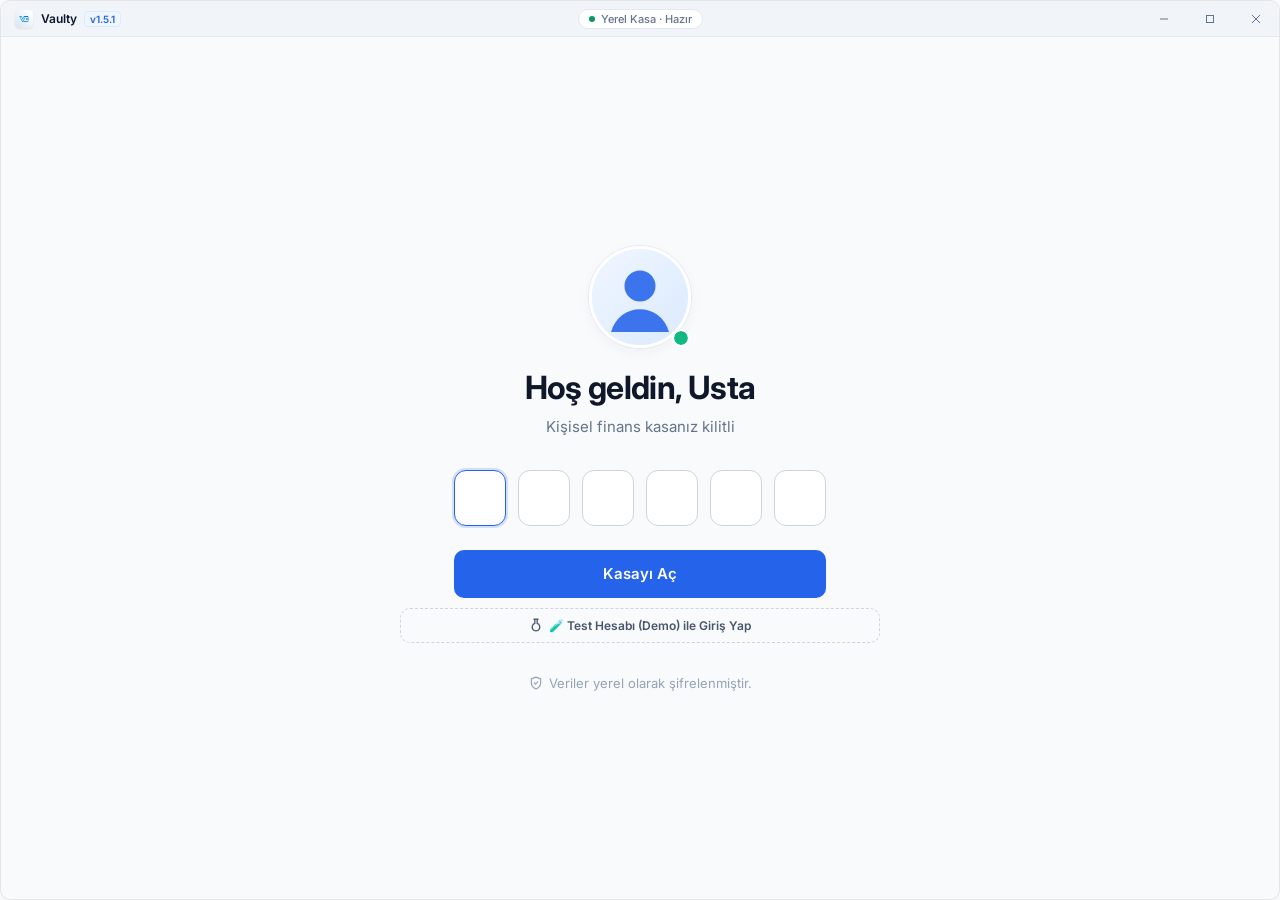
==== index.html @ 1123393d "feat: initial commit Vaulty v1.5.1 with AES-256-GCM encryption and Cashflow Calendar" ====
<!doctype html>
<html lang="tr">
<head>
<meta charset="utf-8">
<meta name="viewport" content="width=device-width, initial-scale=1">
<title>Vaulty</title>
<link rel="icon" type="image/jpeg" href="assets/app-icon.jpg">
<link rel="apple-touch-icon" href="assets/app-icon.jpg">
<link rel="preconnect" href="https://fonts.googleapis.com">
<link rel="preconnect" href="https://fonts.gstatic.com" crossorigin>
<link href="https://fonts.googleapis.com/css2?family=Inter:wght@400;500;600;700&family=Plus+Jakarta+Sans:wght@400;500;600;700&family=JetBrains+Mono:wght@500;600&display=swap" rel="stylesheet">
<link rel="stylesheet" href="shell.css">
<link rel="stylesheet" href="styles.css">
</head>
<body class="light-shell">
<div class="shell">
  <!-- 36px Desktop Window Titlebar (Electron-ready) -->
  <header class="titlebar titlebar--light">
    <div class="titlebar__left">
      <img class="titlebar__logo" src="assets/app-icon.jpg" alt="Vaulty" width="18" height="18">
      <span class="titlebar__title">Vaulty <span style="font-size:10px;font-weight:600;color:#2563EB;background:#EFF6FF;border:1px solid #DBEAFE;padding:1px 5px;border-radius:4px;margin-left:4px;">v1.5.1</span></span>
    </div>
    <span class="env env--light"><i class="dot"></i>Yerel Kasa · Hazır</span>
    <div class="titlebar__controls" aria-label="Pencere kontrolleri">
      <button class="wc" data-wc="minimize" aria-label="Simge durumuna küçült" title="Simge durumuna küçült">
        <svg viewBox="0 0 10 10" width="10" height="10"><path d="M1 5h8" stroke="currentColor"/></svg>
      </button>
      <button class="wc" data-wc="maximize" aria-label="Ekranı kapla" title="Ekranı kapla">
        <svg viewBox="0 0 10 10" width="10" height="10"><rect x="1.5" y="1.5" width="7" height="7" fill="none" stroke="currentColor"/></svg>
      </button>
      <button class="wc wc--close" data-wc="close" aria-label="Kapat" title="Kapat">
        <svg viewBox="0 0 10 10" width="10" height="10"><path d="m1 1 8 8M9 1 1 9" stroke="currentColor"/></svg>
      </button>
    </div>
  </header>

  <!-- Seamless Centered Canvas -->
  <main class="canvas" aria-label="Kasa kimlik doğrulama ekranı">
    <section class="auth-flow" aria-labelledby="welcome-heading">
      <!-- 1. User Avatar / Profile Section (104x104) -->
      <div class="avatar-wrap">
        <div class="avatar-ring" title="Kasa Hazır / Çevrimdışı Güvenli">
          <div class="avatar">
            <svg viewBox="0 0 96 96" width="96" height="96" fill="none" aria-hidden="true">
              <defs>
                <linearGradient id="avatarGrad" x1="0" y1="0" x2="96" y2="96" gradientUnits="userSpaceOnUse">
                  <stop offset="0%" stop-color="#EFF6FF"/>
                  <stop offset="100%" stop-color="#DBEAFE"/>
                </linearGradient>
              </defs>
              <rect width="96" height="96" fill="url(#avatarGrad)"/>
              <circle cx="48" cy="37" r="15.5" fill="#2563EB" fill-opacity="0.88"/>
              <path d="M19 83c4.2-15 16.2-22.8 29-22.8S72.8 68 77 83" fill="#2563EB" fill-opacity="0.88"/>
            </svg>
          </div>
          <span class="avatar-status" role="status" aria-label="Kasa Hazır / Çevrimdışı Güvenli"></span>
        </div>
      </div>

      <!-- 2. Greeting & Labels -->
      <header class="identity-header">
        <h1 id="welcome-heading" class="identity-title">Hoş geldin, Usta</h1>
        <p class="identity-subtitle">Kişisel finans kasanız kilitli</p>
      </header>

      <!-- 3. 6-Digit Banking PIN Input Matrix -->
      <form id="unlockForm" class="unlock-form" novalidate autocomplete="off" autocorrect="off" autocapitalize="off" spellcheck="false">
        <div
          class="pin-matrix"
          id="pinMatrix"
          role="group"
          aria-label="6 Haneli Kasa PIN Kodu"
          aria-describedby="pinError"
        >
          <div class="pin-cell">
            <input type="text" inputmode="numeric" pattern="[0-9]*" maxlength="1" autocomplete="off" autocorrect="off" autocapitalize="off" spellcheck="false" name="pin_digit_0" aria-label="PIN 1. hane" data-index="0" autofocus>
            <span class="pin-dot" aria-hidden="true"></span>
          </div>
          <div class="pin-cell">
            <input type="text" inputmode="numeric" pattern="[0-9]*" maxlength="1" autocomplete="off" autocorrect="off" autocapitalize="off" spellcheck="false" name="pin_digit_1" aria-label="PIN 2. hane" data-index="1">
            <span class="pin-dot" aria-hidden="true"></span>
          </div>
          <div class="pin-cell">
            <input type="text" inputmode="numeric" pattern="[0-9]*" maxlength="1" autocomplete="off" autocorrect="off" autocapitalize="off" spellcheck="false" name="pin_digit_2" aria-label="PIN 3. hane" data-index="2">
            <span class="pin-dot" aria-hidden="true"></span>
          </div>
          <div class="pin-cell">
            <input type="text" inputmode="numeric" pattern="[0-9]*" maxlength="1" autocomplete="off" autocorrect="off" autocapitalize="off" spellcheck="false" name="pin_digit_3" aria-label="PIN 4. hane" data-index="3">
            <span class="pin-dot" aria-hidden="true"></span>
          </div>
          <div class="pin-cell">
            <input type="text" inputmode="numeric" pattern="[0-9]*" maxlength="1" autocomplete="off" autocorrect="off" autocapitalize="off" spellcheck="false" name="pin_digit_4" aria-label="PIN 5. hane" data-index="4">
            <span class="pin-dot" aria-hidden="true"></span>
          </div>
          <div class="pin-cell">
            <input type="text" inputmode="numeric" pattern="[0-9]*" maxlength="1" autocomplete="off" autocorrect="off" autocapitalize="off" spellcheck="false" name="pin_digit_5" aria-label="PIN 6. hane" data-index="5">
            <span class="pin-dot" aria-hidden="true"></span>
          </div>
        </div>

        <p class="field-error" id="pinError" role="alert" aria-live="polite"></p>

        <!-- 4. Unlock Button -->
        <button type="submit" class="unlock-btn" id="unlockBtn">
          <span class="unlock-btn__text">Kasayı Aç</span>
          <span class="unlock-btn__spinner" aria-hidden="true"></span>
        </button>

        <!-- 4b. Test Mode Quick Launch Button -->
        <button type="button" class="btn-demo-mode" id="demoModeLoginBtn" title="Şifre girmeden örnek test hesabı ile aç">
          <svg viewBox="0 0 24 24" width="14" height="14" fill="none" stroke="currentColor" stroke-width="2.2" stroke-linecap="round" stroke-linejoin="round" aria-hidden="true">
            <path d="M10 2v7.31M14 2v7.31M8.5 2h7M14 9.3a6.5 6.5 0 1 1-4 0"/>
          </svg>
          <span>🧪 Test Hesabı (Demo) ile Giriş Yap</span>
        </button>
      </form>

      <!-- 5. Security Footer -->
      <footer class="security-footer">
        <span class="security-badge">
          <svg viewBox="0 0 24 24" width="14" height="14" fill="none" stroke="currentColor" stroke-width="2" stroke-linecap="round" stroke-linejoin="round" aria-hidden="true">
            <path d="M12 2 4 5v6c0 5 3.4 9.3 8 11 4.6-1.7 8-6 8-11V5l-8-3Z"/>
            <path d="m9 12 2 2 4-4"/>
          </svg>
          <span>Veriler yerel olarak şifrelenmiştir.</span>
        </span>
      </footer>
    </section>
  </main>
</div>

<script src="storage.js"></script>
<script src="shell.js"></script>
<script src="app.js"></script>
</body>
</html>
---- shell.css ----
﻿/* =========================================================================
   VAULTY APP SHELL: ROOT VARIABLES, BASE RESETS & DESKTOP WINDOW FRAME
   ========================================================================= */

:root {
  --canvas: #F8FAFC;
  --surface: #FFFFFF;
  --border: #E2E8F0;
  --border-subtle: #F1F5F9;
  --border-hover: #CBD5E1;
  --input-bg: #F8FAFC;
  --text-primary: #0F172A;
  --text-secondary: #64748B;
  --text-muted: #94A3B8;

  --primary: #2563EB;
  --primary-hover: #1D4ED8;
  --primary-tint: #EFF6FF;

  --emerald: #059669;
  --emerald-dot: #10B981;
  --emerald-tint: #ECFDF5;

  --rose: #E11D48;
  --rose-tint: #FFF1F2;

  --danger-badge-bg: #FEE2E2;
  --danger-badge-text: #DC2626;

  --amber-badge-bg: #FEF3C7;
  --amber-badge-text: #D97706;

  --card-radius: 12px;
  --card-shadow: 0 4px 12px -2px rgba(0, 0, 0, 0.03);
  --section-gap: 24px;

  --font-sans: 'Inter', 'Plus Jakarta Sans', system-ui, -apple-system, 'Segoe UI', sans-serif;
  --font-mono: 'JetBrains Mono', ui-monospace, SFMono-Regular, Consolas, monospace;
}

* {
  box-sizing: border-box;
  margin: 0;
  padding: 0;
}

html,
body {
  width: 100vw;
  height: 100vh;
  overflow: hidden;
  background-color: var(--canvas);
  color: var(--text-primary);
  font-family: var(--font-sans);
  font-size: 14px;
  -webkit-font-smoothing: antialiased;
  -moz-osx-font-smoothing: grayscale;
  -webkit-app-region: no-drag !important;
}

/* =========================================================================
   STRICT HIT-TEST & NO-DRAG SAFEGUARDS (Prevents titlebar drag region bleed)
   ========================================================================= */
.workspace,
.sidebar,
.sidebar *,
.nav,
.nav *,
.nav__item,
.main,
.main *,
.canvas,
.canvas *,
.auth-flow,
.auth-flow *,
.bento-grid,
.bento-grid *,
.modal-overlay,
.modal-box,
.modal-box *,
.modal,
.modal *,
button,
input,
select,
textarea,
a,
[role="button"],
[role="option"],
.custom-select,
.custom-select * {
  -webkit-app-region: no-drag !important;
}

/* Interactive elements: force clean pointer-events */
.sidebar,
.nav,
.nav__item,
.main,
.workspace button,
.workspace input,
.workspace select,
.workspace textarea,
.workspace a {
  pointer-events: auto !important;
}

button,
input,
select {
  font: inherit;
  color: inherit;
}

.mono {
  font-family: var(--font-mono);
  font-variant-numeric: tabular-nums;
  font-feature-settings: "tnum";
}

.sr {
  position: absolute;
  width: 1px;
  height: 1px;
  overflow: hidden;
  clip: rect(0, 0, 0, 0);
}

kbd {
  font-family: var(--font-mono);
  font-size: 11px;
  padding: 2px 6px;
  border-radius: 5px;
  border: 1px solid var(--border);
  background: #F1F5F9;
  color: var(--text-secondary);
  line-height: 1.2;
}

:focus-visible {
  outline: 2px solid var(--primary);
  outline-offset: 2px;
}

/* İnce kaydırma çubukları */
.scroll,
.table-wrap {
  scrollbar-width: thin;
  scrollbar-color: #CBD5E1 transparent;
}

.scroll::-webkit-scrollbar,
.table-wrap::-webkit-scrollbar {
  width: 6px;
  height: 6px;
}

.scroll::-webkit-scrollbar-track,
.table-wrap::-webkit-scrollbar-track {
  background: transparent;
}

.scroll::-webkit-scrollbar-thumb,
.table-wrap::-webkit-scrollbar-thumb {
  background: #CBD5E1;
  border-radius: 3px;
}

/* Masaüstü Çalışma Alanı: 240px Sol Menü | Tam Genişlik Esnek Ana Alan */
.workspace,
#app,
.root-layout,
.app-shell {
  display: flex !important;
  flex-direction: row !important;
  width: 100vw !important;
  height: calc(100vh - var(--titlebar-h, 36px)) !important;
  max-height: calc(100vh - var(--titlebar-h, 36px)) !important;
  overflow: hidden !important;
  position: relative !important;
  box-sizing: border-box !important;
}


/* Shared desktop shell: locked 100vw x 100vh viewport + 36px light-mode titlebar (Electron-ready). */
:root {
  --titlebar-h: 36px;
}

html,
body {
  height: 100vh;
  width: 100vw;
  overflow: hidden;
  overscroll-behavior: none;
  -webkit-app-region: no-drag !important;
}

body {
  -webkit-user-select: none;
  user-select: none;
}

input,
textarea,
[contenteditable] {
  -webkit-user-select: text;
  user-select: text;
}

.shell {
  display: grid;
  grid-template-rows: var(--titlebar-h) minmax(0, 1fr);
  width: 100vw;
  height: 100vh;
  min-width: 1100px;
  min-height: 720px;
  overflow: hidden;
  border-radius: 10px;
  border: 1px solid rgba(0, 0, 0, 0.08);
  box-sizing: border-box;
  background-color: #F8FAFC;
  -webkit-app-region: no-drag !important;
}

@media (prefers-color-scheme: dark) {
  .shell {
    border-color: rgba(255, 255, 255, 0.08);
  }
}

body.dark-mode .shell,
[data-theme="dark"] .shell {
  border-color: rgba(255, 255, 255, 0.08);
}

body.is-maximized .shell {
  border-radius: 0 !important;
  border: none !important;
}

/* 1. Window Drag Region: STRICTLY confined ONLY to non-interactive parts of titlebar */
.titlebar {
  display: grid;
  grid-template-columns: 1fr auto 1fr;
  align-items: center;
  height: var(--titlebar-h);
  background: #FFFFFF;
  border-bottom: 1px solid #E2E8F0;
  font-size: 12px;
  color: #0F172A;
  -webkit-app-region: drag !important;
  user-select: none;
  border-top-left-radius: 10px;
  border-top-right-radius: 10px;
}

body.is-maximized .titlebar {
  border-top-left-radius: 0 !important;
  border-top-right-radius: 0 !important;
}

.titlebar__left {
  display: flex;
  align-items: center;
  gap: 8px;
  padding-left: 14px;
  font-weight: 600;
  color: #0F172A;
  -webkit-app-region: drag !important;
}

.titlebar__logo {
  width: 18px;
  height: 18px;
  border-radius: 4.5px;
  object-fit: cover;
  display: block;
  flex-shrink: 0;
  box-shadow: 0 1px 2px rgba(15, 23, 42, 0.08);
  -webkit-app-region: drag !important;
}

.env {
  display: inline-flex;
  align-items: center;
  gap: 6px;
  color: #64748B;
  padding: 2px 10px;
  border: 1px solid #E2E8F0;
  border-radius: 999px;
  background: #F8FAFC;
  font-size: 11px;
  font-weight: 500;
  -webkit-app-region: drag !important;
}

.dot {
  width: 6px;
  height: 6px;
  border-radius: 50%;
  background: #059669;
}

.titlebar__controls {
  justify-self: end;
  display: flex;
  height: 100%;
  -webkit-app-region: no-drag !important;
  pointer-events: auto !important;
}

.wc {
  width: 46px;
  border: 0;
  background: transparent;
  color: #64748B;
  display: grid;
  place-items: center;
  cursor: pointer;
  transition: background-color 120ms ease, color 120ms ease;
  -webkit-app-region: no-drag !important;
  pointer-events: auto !important;
}

.wc:hover {
  background: #F1F5F9;
  color: #0F172A;
}

.wc--close:hover {
  background: #E11D48;
  color: #FFFFFF;
}

.wc:focus-visible {
  outline: 2px solid #2563EB;
  outline-offset: -2px;
}

/* =========================================================================
   STRICT HIT-TEST & NO-DRAG ISOLATION (Prevents drag bleed into UI)
   ========================================================================= */
.shell > *:not(.titlebar),
.workspace,
.sidebar,
.sidebar *,
.nav,
.nav *,
.nav__item,
.main,
.main *,
.canvas,
.canvas *,
.auth-flow,
.auth-flow *,
.bento-grid,
.bento-grid *,
.modal-overlay,
.modal-box,
.modal-box *,
.modal,
.modal *,
button,
input,
select,
textarea,
a,
table,
tr,
td,
th,
article,
section,
.custom-select,
.custom-select__trigger,
.custom-select__popover,
.wallet-card,
.dc-kpi-card,
.tx-table-card,
.ledger-split-desk {
  -webkit-app-region: no-drag !important;
}

.workspace,
.sidebar,
.nav__item,
.main,
.canvas,
button,
input,
select,
textarea,
a {
  pointer-events: auto;
}

/* =========================================================
   Titlebar Privacy Button & Layout
   ========================================================= */
.titlebar__center {
  display: flex;
  align-items: center;
  gap: 10px;
  justify-content: center;
  -webkit-app-region: drag !important;
}

.titlebar__privacy-btn {
  display: inline-flex;
  align-items: center;
  gap: 5px;
  padding: 3px 9px;
  font-size: 11px;
  font-weight: 500;
  color: #64748B;
  background: #F8FAFC;
  border: 1px solid #E2E8F0;
  border-radius: 999px;
  cursor: pointer;
  -webkit-app-region: no-drag !important;
  pointer-events: auto !important;
  transition: all 140ms ease;
  user-select: none;
}

.titlebar__privacy-btn:hover {
  background: #F1F5F9;
  color: #0F172A;
  border-color: #CBD5E1;
}

body.privacy-active .titlebar__privacy-btn {
  background: #EFF6FF;
  border-color: #93C5FD;
  color: #2563EB;
  font-weight: 600;
}

.overview-privacy-btn {
  display: inline-flex;
  align-items: center;
  gap: 6px;
  font-weight: 600;
  padding: 8px 14px;
  border-radius: 10px;
  background: #FFFFFF;
  border: 1px solid #E2E8F0;
  color: #475569;
  cursor: pointer;
  font-size: 13px;
  transition: all 0.15s ease;
  user-select: none;
}

.overview-privacy-btn:hover {
  background: #F8FAFC;
  border-color: #CBD5E1;
  color: #0F172A;
}

body.privacy-active .overview-privacy-btn {
  background: #EFF6FF !important;
  border-color: #93C5FD !important;
  color: #2563EB !important;
}

/* =========================================================
   Privacy / Röntgenci Modu (filter: blur(8px))
   ========================================================= */
body.privacy-active .dash-kpi__value,
body.privacy-active .dash-kpi__val,
body.privacy-active [data-count],
body.privacy-active .wc-amount,
body.privacy-active .tx-amt-val,
body.privacy-active .dc-kpi-card__value,
body.privacy-active .insp-metric-value,
body.privacy-active .insp-balance-big,
body.privacy-active .cd-radar-val,
body.privacy-active .dash-wcard__bal,
body.privacy-active .dash-wcard__limit-txt,
body.privacy-active .td-balance-pill,
body.privacy-active .amount,
body.privacy-active .balance,
body.privacy-active .kpi-value,
body.privacy-active .dash-act__val,
body.privacy-active .sd-radar-val,
body.privacy-active .wc-card-bal,
body.privacy-active .dc-col-balance,
body.privacy-active .sd-tl-card__amt,
body.privacy-active .cso-balance,
body.privacy-active .rec-total-val,
body.privacy-active .rec-item-amt,
body.privacy-active .rec-item-amount,
body.privacy-active .rec-banner-sub strong,
body.privacy-active .dash-donut__center strong,
body.privacy-active .dash-legend__val,
body.privacy-active .pot-card .mono,
body.privacy-active .cal-pill,
body.privacy-active .cal-event-item .mono,
body.privacy-active .cal-detail-head .mono,
body.privacy-active .wc-credit-meter-text span:first-child,
body.privacy-active .dash-radar__meta .mono,
body.privacy-active .dash-radar__amt,
body.privacy-active .dash-radar__body .mono,
body.privacy-active .insp-tx-amt,
body.privacy-active .insp-tx-table td:last-child,
body.privacy-active .insp-tx-table td.mono:last-child,
body.privacy-active .dc-progress-label,
body.privacy-active [data-privacy-blur] {
  filter: blur(8px) !important;
  user-select: none !important;
  transition: filter 160ms ease-in-out;
}

/* =========================================================================
   APP SHELL LAYOUT & VIEW ISOLATION ENGINE (Strict Fix & Alignment)
   ========================================================================= */

/* 1. Kök Düzen (App Shell Layout: Yatay Flex, 100vw x 100vh) */
.workspace,
#app,
.root-layout,
.app-shell {
  display: flex !important;
  flex-direction: row !important;
  width: 100vw !important;
  height: calc(100vh - var(--titlebar-h, 36px)) !important;
  max-height: calc(100vh - var(--titlebar-h, 36px)) !important;
  overflow: hidden !important;
  position: relative !important;
  box-sizing: border-box !important;
}

/* Sol Sidebar: Sabit 260px, z-index: 50, asla içeriğin altına girmez */
.sidebar {
  flex: 0 0 260px !important;
  width: 260px !important;
  min-width: 260px !important;
  max-width: 260px !important;
  height: 100% !important;
  position: relative !important;
  z-index: 50 !important;
  box-sizing: border-box !important;
  background-color: #F8FAFC !important;
  border-right: 1px solid #E2E8F0 !important;
}

/* Ana İçerik Sahnesi: flex: 1, 100% yükseklik, taşma yönetimi, 24px dolgu */
.center,
#center,
#mainContent,
.main-content {
  flex: 1 1 0% !important;
  width: auto !important;
  min-width: 0 !important;
  height: 100% !important;
  max-height: 100% !important;
  overflow-y: auto !important;
  overflow-x: hidden !important;
  position: relative !important;
  z-index: 1 !important;
  display: flex !important;
  flex-direction: column !important;
  box-sizing: border-box !important;
  background-color: #F8FAFC !important;
}

.center__inner {
  width: 100% !important;
  max-width: 100% !important;
  min-width: 0 !important;
  padding: 24px !important;
  display: flex !important;
  flex-direction: column !important;
  gap: 20px !important;
  box-sizing: border-box !important;
}

/* Katı Görünüm İzolasyonu: [hidden] olan ekranlar asla görünemez ve yer kaplayamaz */
[hidden],
.center__inner[hidden],
#center > [hidden],
.center > [hidden],
.main-content > [hidden] {
  display: none !important;
  visibility: hidden !important;
  opacity: 0 !important;
  pointer-events: none !important;
  position: absolute !important;
  width: 0 !important;
  height: 0 !important;
  overflow: hidden !important;
  margin: 0 !important;
  padding: 0 !important;
  z-index: -9999 !important;
}

/* Test Modu (Demo Hesabı) Kontrolleri & Rozetleri */
.titlebar-test-btn {
  -webkit-app-region: no-drag !important;
  pointer-events: auto !important;
  cursor: pointer;
  display: inline-flex;
  align-items: center;
  gap: 5px;
  background: #F1F5F9;
  border: 1px solid #CBD5E1;
  border-radius: 999px;
  padding: 3px 10px;
  font-size: 11px;
  font-weight: 600;
  color: #334155;
  transition: all 140ms ease;
  line-height: 1;
}

.titlebar-test-btn:hover {
  background: #E2E8F0;
  color: #0F172A;
  border-color: #94A3B8;
  transform: translateY(-0.5px);
}

.test-mode-active-bar {
  -webkit-app-region: no-drag !important;
  pointer-events: auto !important;
  display: inline-flex;
  align-items: center;
  gap: 6px;
  background: #FEF3C7;
  border: 1px solid #FCD34D;
  border-radius: 999px;
  padding: 2px 6px 2px 8px;
  line-height: 1;
}

.test-pill {
  font-size: 10px;
  font-weight: 800;
  color: #92400E;
  background: #FDE68A;
  padding: 2px 6px;
  border-radius: 4px;
  letter-spacing: 0.04em;
}

.test-action-btn {
  -webkit-app-region: no-drag !important;
  pointer-events: auto !important;
  cursor: pointer;
  border: none;
  border-radius: 6px;
  padding: 3px 8px;
  font-size: 11px;
  font-weight: 600;
  transition: all 120ms ease;
  line-height: 1.2;
}

.test-action-btn--reset {
  background: #FFFFFF;
  color: #B45309;
  border: 1px solid #FCD34D;
}

.test-action-btn--reset:hover {
  background: #FFFBEB;
  color: #78350F;
  border-color: #F59E0B;
}

.test-action-btn--exit {
  background: #FEE2E2;
  color: #B91C1C;
  border: 1px solid #FECACA;
}

.test-action-btn--exit:hover {
  background: #FEF2F2;
  color: #991B1B;
  border-color: #F87171;
}

.btn-demo-mode {
  width: 100%;
  margin-top: 10px;
  background: #F8FAFC;
  border: 1px dashed #CBD5E1;
  border-radius: 10px;
  padding: 9px 14px;
  color: #475569;
  font-size: 12px;
  font-weight: 600;
  cursor: pointer;
  display: inline-flex;
  align-items: center;
  justify-content: center;
  gap: 6px;
  transition: all 140ms ease;
}

.btn-demo-mode:hover {
  background: #EFF6FF;
  border-color: #93C5FD;
  color: #1D4ED8;
}


/* =========================================================================
   VAULTY SHELL: GLOBAL BUTTONS, TOAST NOTIFICATIONS & MOTION PREFERENCES
   ========================================================================= */
.btn {
  height: 40px;
  padding: 0 16px;
  border-radius: 8px;
  border: 1px solid transparent;
  font-size: 13.5px;
  font-weight: 600;
  cursor: pointer;
  display: inline-flex;
  align-items: center;
  justify-content: center;
  gap: 8px;
  transition: background-color 150ms ease, transform 100ms ease, border-color 150ms ease;
}

.btn:active {
  transform: scale(0.98);
}

.btn--primary {
  background-color: var(--primary);
  color: #FFFFFF;
}

.btn--primary:hover {
  background-color: var(--primary-hover);
}

.btn--secondary,
.btn--ghost {
  background-color: var(--surface);
  border-color: var(--border);
  color: var(--text-primary);
}

.btn--secondary:hover,
.btn--ghost:hover {
  background-color: #F8FAFC;
  border-color: var(--border-hover);
}

.toast {
  position: fixed;
  bottom: 24px;
  right: 28px;
  background-color: var(--text-primary);
  color: #FFFFFF;
  font-size: 13px;
  font-weight: 500;
  padding: 10px 16px;
  border-radius: 10px;
  box-shadow: 0 10px 25px -5px rgba(15, 23, 42, 0.25);
  z-index: 10050;
  animation: popUp 160ms ease both;
}

@media (prefers-reduced-motion: reduce) {
  *,
  *::before,
  *::after {
    transition-duration: 0.01ms !important;
    animation-duration: 0.01ms !important;
  }
}
---- styles.css ----
:root {
  --canvas-bg: #F8FAFC;
  --surface-white: #FFFFFF;
  --ring-border: #E2E8F0;
  --pin-border: #CBD5E1;
  --text-primary: #0F172A;
  --text-secondary: #64748B;
  --text-muted: #94A3B8;
  --royal-blue: #2563EB;
  --royal-blue-hover: #1D4ED8;
  --emerald: #10B981;
  --danger: #EF4444;
  --font-sans: 'Inter', 'Plus Jakarta Sans', system-ui, -apple-system, 'Segoe UI', sans-serif;
  --font-mono: 'JetBrains Mono', ui-monospace, SFMono-Regular, Consolas, monospace;
  /* 6 boxes * 52px + 5 gaps * 12px = 372px */
  --pin-row-width: 372px;
}

* {
  box-sizing: border-box;
  margin: 0;
  padding: 0;
}

html,
body {
  width: 100vw;
  height: 100vh;
  overflow: hidden;
  background-color: var(--canvas-bg);
  color: var(--text-primary);
  font-family: var(--font-sans);
  -webkit-font-smoothing: antialiased;
  -moz-osx-font-smoothing: grayscale;
  -webkit-app-region: no-drag !important;
}

.canvas,
.canvas *,
.auth-flow,
.auth-flow *,
button,
input,
a {
  -webkit-app-region: no-drag !important;
  pointer-events: auto !important;
}

button,
input {
  font: inherit;
  color: inherit;
}

/* Light-mode adaptation for the 36px Desktop Window Titlebar */
.titlebar--light {
  background: #F1F5F9;
  border-bottom: 1px solid var(--ring-border);
  color: var(--text-primary);
  border-top-left-radius: 10px;
  border-top-right-radius: 10px;
}

body.is-maximized .titlebar--light {
  border-top-left-radius: 0 !important;
  border-top-right-radius: 0 !important;
}

body:not(.is-maximized) .canvas {
  border-bottom-left-radius: 10px;
  border-bottom-right-radius: 10px;
}

.titlebar--light .titlebar__logo {
  background: var(--royal-blue);
}

.env--light {
  color: var(--text-secondary);
  border-color: var(--ring-border);
  background: var(--surface-white);
}

.titlebar--light .wc {
  color: var(--text-secondary);
}

.titlebar--light .wc:hover {
  background: rgba(15, 23, 42, 0.06);
  color: var(--text-primary);
}

.titlebar--light .wc--close:hover {
  background: #E81123;
  color: #FFFFFF;
}

/* 1. Layout & Canvas Architecture (Seamless Background) */
.canvas {
  width: 100%;
  height: 100%;
  background-color: var(--canvas-bg);
  display: grid;
  place-items: center;
  padding: 24px;
  overflow: hidden;
}

.auth-flow {
  width: 100%;
  max-width: 480px;
  display: flex;
  flex-direction: column;
  align-items: center;
  animation: flowEnter 240ms cubic-bezier(0.16, 1, 0.3, 1) both;
}

@keyframes flowEnter {
  from {
    opacity: 0;
    transform: translateY(8px);
  }
  to {
    opacity: 1;
    transform: translateY(0);
  }
}

/* 2. Scaled Visual Hierarchy & Typography */
.avatar-wrap {
  display: flex;
  justify-content: center;
  align-items: center;
}

.avatar-ring {
  position: relative;
  width: 104px;
  height: 104px;
  border-radius: 50%;
  border: 1px solid var(--ring-border);
  background-color: var(--surface-white);
  display: grid;
  place-items: center;
  box-shadow: 0 4px 12px rgba(15, 23, 42, 0.04);
}

.avatar {
  width: 100%;
  height: 100%;
  border-radius: 50%;
  border: 3px solid var(--surface-white);
  overflow: hidden;
  display: grid;
  place-items: center;
  background-color: #EFF6FF;
}

.avatar svg {
  width: 100%;
  height: 100%;
  display: block;
}

.avatar-status {
  position: absolute;
  bottom: 3px;
  right: 3px;
  width: 14px;
  height: 14px;
  border-radius: 50%;
  background-color: var(--emerald);
  outline: 2px solid var(--surface-white);
}

.identity-header {
  margin-top: 20px;
  text-align: center;
  width: 100%;
}

.identity-title {
  font-size: 32px;
  font-weight: 700;
  line-height: 1.2;
  letter-spacing: -0.02em;
  color: var(--text-primary);
  text-align: center;
}

.identity-subtitle {
  margin-top: 8px;
  font-size: 15px;
  font-weight: 400;
  line-height: 1.45;
  color: var(--text-secondary);
  text-align: center;
}

/* 3. 6-Digit Banking PIN Input Matrix */
.unlock-form {
  margin-top: 32px;
  width: 100%;
  display: flex;
  flex-direction: column;
  align-items: center;
}

.pin-matrix {
  display: flex;
  flex-direction: row;
  justify-content: center;
  align-items: center;
  gap: 12px;
}

.pin-cell {
  position: relative;
  width: 52px;
  height: 56px;
  border-radius: 12px;
  background-color: var(--surface-white);
  border: 1.5px solid var(--pin-border);
  display: grid;
  place-items: center;
  transition: border-color 150ms ease, box-shadow 150ms ease, transform 120ms ease;
  cursor: text;
}

.pin-cell:hover {
  border-color: #94A3B8;
}

.pin-cell:focus-within {
  border-color: #2563EB;
  box-shadow: 0 0 0 2px rgba(37, 99, 235, 0.18);
}

.pin-cell.is-filled {
  border-color: #94A3B8;
}

.pin-cell.is-filled:focus-within {
  border-color: #2563EB;
  box-shadow: 0 0 0 2px rgba(37, 99, 235, 0.18);
}

input::-webkit-contacts-auto-fill-button,
input::-webkit-credentials-auto-fill-button {
  visibility: hidden !important;
  display: none !important;
  pointer-events: none !important;
  height: 0 !important;
  width: 0 !important;
  margin: 0 !important;
}

.pin-matrix.has-error .pin-cell {
  border-color: var(--danger);
  box-shadow: 0 0 0 3px rgba(239, 68, 68, 0.12);
}

.pin-matrix.shake {
  animation: pinShake 320ms cubic-bezier(0.36, 0.07, 0.19, 0.97) both;
}

@keyframes pinShake {
  15%, 85% { transform: translateX(-4px); }
  30%, 70% { transform: translateX(6px); }
  45%, 55% { transform: translateX(-6px); }
}

.pin-cell input {
  width: 100%;
  height: 100%;
  border: 0;
  outline: none;
  background: transparent;
  text-align: center;
  font-family: var(--font-mono);
  font-size: 24px;
  font-weight: 600;
  color: transparent;
  caret-color: transparent;
  border-radius: 12px;
  cursor: pointer;
  user-select: none;
}

.pin-cell:focus-within:not(.is-filled) input {
  caret-color: var(--royal-blue);
}

.pin-dot {
  position: absolute;
  width: 10px;
  height: 10px;
  border-radius: 50%;
  background-color: var(--text-primary);
  pointer-events: none;
  opacity: 0;
  transform: scale(0.4);
  transition: opacity 120ms ease, transform 140ms cubic-bezier(0.34, 1.56, 0.64, 1);
}

.pin-cell.is-filled .pin-dot {
  opacity: 1;
  transform: scale(1);
}

.field-error {
  font-size: 13px;
  line-height: 1.35;
  color: var(--danger);
  text-align: center;
  margin-top: 0;
  min-height: 0;
  max-height: 0;
  opacity: 0;
  overflow: hidden;
  transition: max-height 160ms ease, margin-top 160ms ease, opacity 160ms ease;
}

.field-error.is-visible {
  margin-top: 10px;
  max-height: 24px;
  opacity: 1;
}

/* 4. Action & Security Footer */
.unlock-btn {
  margin-top: 24px;
  width: var(--pin-row-width);
  max-width: 100%;
  height: 48px;
  border: 0;
  border-radius: 10px;
  background-color: var(--royal-blue);
  color: var(--surface-white);
  font-size: 15px;
  font-weight: 600;
  cursor: pointer;
  position: relative;
  display: inline-flex;
  align-items: center;
  justify-content: center;
  transition: background-color 160ms ease, transform 100ms ease, box-shadow 160ms ease;
}

.unlock-btn:hover {
  background-color: var(--royal-blue-hover);
}

.unlock-btn:active {
  transform: scale(0.98);
}

.unlock-btn:focus-visible {
  outline: 2px solid var(--royal-blue);
  outline-offset: 2px;
}

.unlock-btn__spinner {
  position: absolute;
  width: 18px;
  height: 18px;
  border-radius: 50%;
  border: 2px solid rgba(255, 255, 255, 0.35);
  border-top-color: var(--surface-white);
  opacity: 0;
  animation: spin 0.7s linear infinite;
}

.unlock-btn.is-loading {
  pointer-events: none;
}

.unlock-btn.is-loading .unlock-btn__text {
  opacity: 0;
}

.unlock-btn.is-loading .unlock-btn__spinner {
  opacity: 1;
}

@keyframes spin {
  to {
    transform: rotate(360deg);
  }
}

.security-footer {
  margin-top: 32px;
  width: 100%;
  display: flex;
  justify-content: center;
}

.security-badge {
  display: inline-flex;
  align-items: center;
  justify-content: center;
  gap: 6px;
  font-size: 13px;
  font-weight: 400;
  color: var(--text-muted);
}

.security-badge svg {
  width: 14px;
  height: 14px;
  flex-shrink: 0;
  color: var(--text-muted);
}

@media (prefers-reduced-motion: reduce) {
  *,
  *::before,
  *::after {
    animation-duration: 0.01ms !important;
    transition-duration: 0.01ms !important;
  }
}
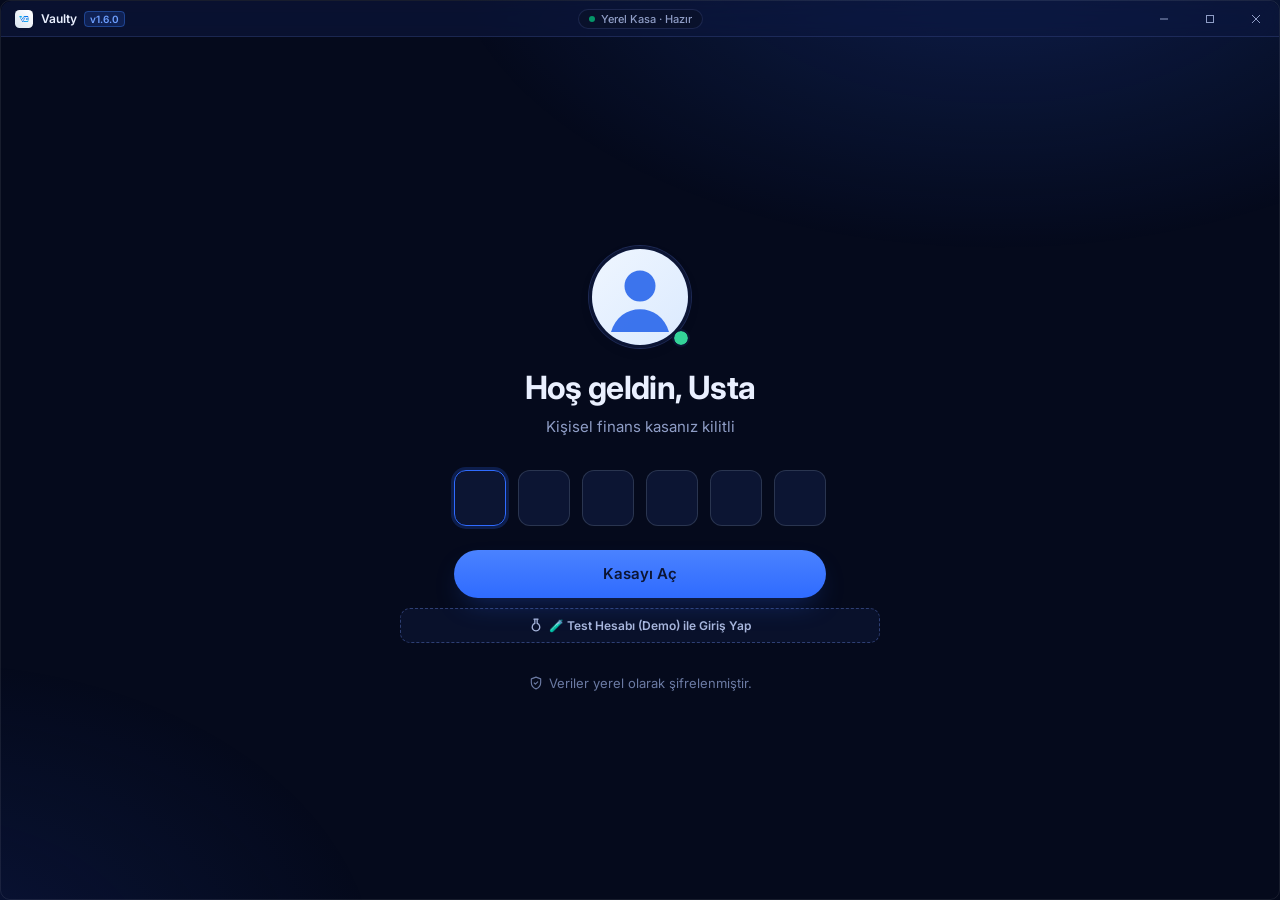
==== commit 7555f072: "feat: release Vaulty v1.6.0 with modern dark/light theme and redesigned screens" ====
--- a/index.html
+++ b/index.html
@@ -1,6 +1,7 @@
 <!doctype html>
 <html lang="tr">
 <head>
+<script>(function(){try{var p=localStorage.getItem("vaulty-theme")||"dark";var d=p==="system"?(matchMedia("(prefers-color-scheme: dark)").matches?"dark":"light"):(p==="light"?"light":"dark");document.documentElement.setAttribute("data-theme",d);}catch(e){document.documentElement.setAttribute("data-theme","dark");}})();</script>
 <meta charset="utf-8">
 <meta name="viewport" content="width=device-width, initial-scale=1">
 <title>Vaulty</title>
@@ -11,6 +12,7 @@
 <link href="https://fonts.googleapis.com/css2?family=Inter:wght@400;500;600;700&family=Plus+Jakarta+Sans:wght@400;500;600;700&family=JetBrains+Mono:wght@500;600&display=swap" rel="stylesheet">
 <link rel="stylesheet" href="shell.css">
 <link rel="stylesheet" href="styles.css">
+<link rel="stylesheet" href="theme.css">
 </head>
 <body class="light-shell">
 <div class="shell">
@@ -18,7 +20,7 @@
   <header class="titlebar titlebar--light">
     <div class="titlebar__left">
       <img class="titlebar__logo" src="assets/app-icon.jpg" alt="Vaulty" width="18" height="18">
-      <span class="titlebar__title">Vaulty <span style="font-size:10px;font-weight:600;color:#2563EB;background:#EFF6FF;border:1px solid #DBEAFE;padding:1px 5px;border-radius:4px;margin-left:4px;">v1.5.1</span></span>
+      <span class="titlebar__title">Vaulty <span style="font-size:10px;font-weight:600;color:var(--ink-blue);background:var(--tint-blue);border:1px solid var(--border-blue);padding:1px 5px;border-radius:4px;margin-left:4px;">v1.6.0</span></span>
     </div>
     <span class="env env--light"><i class="dot"></i>Yerel Kasa · Hazır</span>
     <div class="titlebar__controls" aria-label="Pencere kontrolleri">
@@ -132,5 +134,6 @@
 <script src="storage.js"></script>
 <script src="shell.js"></script>
 <script src="app.js"></script>
+<script src="motion.js"></script>
 </body>
 </html>
--- a/shell.css
+++ b/shell.css
@@ -132,7 +132,7 @@
   padding: 2px 6px;
   border-radius: 5px;
   border: 1px solid var(--border);
-  background: #F1F5F9;
+  background: var(--bg-muted);
   color: var(--text-secondary);
   line-height: 1.2;
 }
@@ -162,7 +162,7 @@
 
 .scroll::-webkit-scrollbar-thumb,
 .table-wrap::-webkit-scrollbar-thumb {
-  background: #CBD5E1;
+  background: var(--bg-switch);
   border-radius: 3px;
 }
 
@@ -219,7 +219,7 @@
   border-radius: 10px;
   border: 1px solid rgba(0, 0, 0, 0.08);
   box-sizing: border-box;
-  background-color: #F8FAFC;
+  background-color: var(--bg-subtle);
   -webkit-app-region: no-drag !important;
 }
 
@@ -245,10 +245,10 @@
   grid-template-columns: 1fr auto 1fr;
   align-items: center;
   height: var(--titlebar-h);
-  background: #FFFFFF;
-  border-bottom: 1px solid #E2E8F0;
+  background: var(--bg-surface);
+  border-bottom: 1px solid var(--border);
   font-size: 12px;
-  color: #0F172A;
+  color: var(--text-primary);
   -webkit-app-region: drag !important;
   user-select: none;
   border-top-left-radius: 10px;
@@ -266,7 +266,7 @@
   gap: 8px;
   padding-left: 14px;
   font-weight: 600;
-  color: #0F172A;
+  color: var(--text-primary);
   -webkit-app-region: drag !important;
 }
 
@@ -285,11 +285,11 @@
   display: inline-flex;
   align-items: center;
   gap: 6px;
-  color: #64748B;
+  color: var(--text-secondary);
   padding: 2px 10px;
-  border: 1px solid #E2E8F0;
+  border: 1px solid var(--border);
   border-radius: 999px;
-  background: #F8FAFC;
+  background: var(--bg-subtle);
   font-size: 11px;
   font-weight: 500;
   -webkit-app-region: drag !important;
@@ -314,7 +314,7 @@
   width: 46px;
   border: 0;
   background: transparent;
-  color: #64748B;
+  color: var(--text-secondary);
   display: grid;
   place-items: center;
   cursor: pointer;
@@ -324,8 +324,8 @@
 }
 
 .wc:hover {
-  background: #F1F5F9;
-  color: #0F172A;
+  background: var(--bg-muted);
+  color: var(--text-primary);
 }
 
 .wc--close:hover {
@@ -413,9 +413,9 @@
   padding: 3px 9px;
   font-size: 11px;
   font-weight: 500;
-  color: #64748B;
-  background: #F8FAFC;
-  border: 1px solid #E2E8F0;
+  color: var(--text-secondary);
+  background: var(--bg-subtle);
+  border: 1px solid var(--border);
   border-radius: 999px;
   cursor: pointer;
   -webkit-app-region: no-drag !important;
@@ -425,15 +425,15 @@
 }
 
 .titlebar__privacy-btn:hover {
-  background: #F1F5F9;
-  color: #0F172A;
-  border-color: #CBD5E1;
+  background: var(--bg-muted);
+  color: var(--text-primary);
+  border-color: var(--border-hover);
 }
 
 body.privacy-active .titlebar__privacy-btn {
-  background: #EFF6FF;
+  background: var(--tint-blue);
   border-color: #93C5FD;
-  color: #2563EB;
+  color: var(--ink-blue);
   font-weight: 600;
 }
 
@@ -444,9 +444,9 @@
   font-weight: 600;
   padding: 8px 14px;
   border-radius: 10px;
-  background: #FFFFFF;
-  border: 1px solid #E2E8F0;
-  color: #475569;
+  background: var(--bg-surface);
+  border: 1px solid var(--border);
+  color: var(--text-3);
   cursor: pointer;
   font-size: 13px;
   transition: all 0.15s ease;
@@ -454,15 +454,15 @@
 }
 
 .overview-privacy-btn:hover {
-  background: #F8FAFC;
-  border-color: #CBD5E1;
-  color: #0F172A;
+  background: var(--bg-subtle);
+  border-color: var(--border-hover);
+  color: var(--text-primary);
 }
 
 body.privacy-active .overview-privacy-btn {
-  background: #EFF6FF !important;
+  background: var(--tint-blue) !important;
   border-color: #93C5FD !important;
-  color: #2563EB !important;
+  color: var(--ink-blue) !important;
 }
 
 /* =========================================================
@@ -542,8 +542,8 @@
   position: relative !important;
   z-index: 50 !important;
   box-sizing: border-box !important;
-  background-color: #F8FAFC !important;
-  border-right: 1px solid #E2E8F0 !important;
+  background-color: var(--bg-subtle) !important;
+  border-right: 1px solid var(--border) !important;
 }
 
 /* Ana İçerik Sahnesi: flex: 1, 100% yükseklik, taşma yönetimi, 24px dolgu */
@@ -563,7 +563,7 @@
   display: flex !important;
   flex-direction: column !important;
   box-sizing: border-box !important;
-  background-color: #F8FAFC !important;
+  background-color: var(--bg-subtle) !important;
 }
 
 .center__inner {
@@ -604,20 +604,20 @@
   display: inline-flex;
   align-items: center;
   gap: 5px;
-  background: #F1F5F9;
-  border: 1px solid #CBD5E1;
+  background: var(--bg-muted);
+  border: 1px solid var(--border-hover);
   border-radius: 999px;
   padding: 3px 10px;
   font-size: 11px;
   font-weight: 600;
-  color: #334155;
+  color: var(--text-2);
   transition: all 140ms ease;
   line-height: 1;
 }
 
 .titlebar-test-btn:hover {
-  background: #E2E8F0;
-  color: #0F172A;
+  background: var(--bg-track);
+  color: var(--text-primary);
   border-color: #94A3B8;
   transform: translateY(-0.5px);
 }
@@ -628,7 +628,7 @@
   display: inline-flex;
   align-items: center;
   gap: 6px;
-  background: #FEF3C7;
+  background: var(--tint-amber);
   border: 1px solid #FCD34D;
   border-radius: 999px;
   padding: 2px 6px 2px 8px;
@@ -638,8 +638,8 @@
 .test-pill {
   font-size: 10px;
   font-weight: 800;
-  color: #92400E;
-  background: #FDE68A;
+  color: var(--ink-amber);
+  background: var(--tint-amber);
   padding: 2px 6px;
   border-radius: 4px;
   letter-spacing: 0.04em;
@@ -659,37 +659,37 @@
 }
 
 .test-action-btn--reset {
-  background: #FFFFFF;
-  color: #B45309;
+  background: var(--bg-surface);
+  color: var(--ink-amber);
   border: 1px solid #FCD34D;
 }
 
 .test-action-btn--reset:hover {
-  background: #FFFBEB;
+  background: var(--tint-amber-0);
   color: #78350F;
   border-color: #F59E0B;
 }
 
 .test-action-btn--exit {
-  background: #FEE2E2;
-  color: #B91C1C;
+  background: var(--tint-red-2);
+  color: var(--ink-red);
   border: 1px solid #FECACA;
 }
 
 .test-action-btn--exit:hover {
-  background: #FEF2F2;
-  color: #991B1B;
+  background: var(--tint-red);
+  color: var(--ink-red);
   border-color: #F87171;
 }
 
 .btn-demo-mode {
   width: 100%;
   margin-top: 10px;
-  background: #F8FAFC;
-  border: 1px dashed #CBD5E1;
+  background: var(--bg-subtle);
+  border: 1px dashed var(--border-hover);
   border-radius: 10px;
   padding: 9px 14px;
-  color: #475569;
+  color: var(--text-3);
   font-size: 12px;
   font-weight: 600;
   cursor: pointer;
@@ -701,9 +701,9 @@
 }
 
 .btn-demo-mode:hover {
-  background: #EFF6FF;
+  background: var(--tint-blue);
   border-color: #93C5FD;
-  color: #1D4ED8;
+  color: var(--ink-blue);
 }
 
 
@@ -747,7 +747,7 @@
 
 .btn--secondary:hover,
 .btn--ghost:hover {
-  background-color: #F8FAFC;
+  background-color: var(--bg-subtle);
   border-color: var(--border-hover);
 }
 
--- a/styles.css
+++ b/styles.css
@@ -54,7 +54,7 @@
 
 /* Light-mode adaptation for the 36px Desktop Window Titlebar */
 .titlebar--light {
-  background: #F1F5F9;
+  background: var(--bg-muted);
   border-bottom: 1px solid var(--ring-border);
   color: var(--text-primary);
   border-top-left-radius: 10px;
@@ -153,7 +153,7 @@
   overflow: hidden;
   display: grid;
   place-items: center;
-  background-color: #EFF6FF;
+  background-color: var(--tint-blue);
 }
 
 .avatar svg {
--- a/theme.css
+++ b/theme.css
@@ -0,0 +1,2009 @@
+/* =========================================================================
+   VAULTY THEME & MOTION LAYER (v1.6)
+   - Acik tema: beyaz agirlikli yuzeyler + elektrik mavisi vurgu
+   - Koyu tema: derin lacivert zemin + elektrik mavisi vurgu
+   - Cam (glass) kartlar, pill butonlar, yumusak gecis ve giris animasyonlari
+   Bu dosya en son yuklenir; tum bilesenlerin kullandigi degiskenleri tanimlar.
+   ========================================================================= */
+
+/* ---------- 1. ACIK TEMA (varsayilan degerler = onceki tasarimla birebir) ---------- */
+:root {
+  --bg-surface: #FFFFFF;
+  --bg-subtle: #F8FAFC;
+  --bg-muted: #F1F5F9;
+  --bg-track: #E2E8F0;
+
+  --text-1: #1E293B;
+  --text-2: #334155;
+  --text-3: #475569;
+
+  --border-blue: #DBEAFE;
+  --border-blue-2: #BFDBFE;
+
+  --tint-blue: #EFF6FF;   --tint-blue-2: #DBEAFE;
+  --tint-green: #ECFDF5;  --tint-green-2: #D1FAE5;
+  --tint-red: #FEF2F2;    --tint-red-2: #FEE2E2;
+  --tint-amber: #FEF3C7;  --tint-amber-0: #FFFBEB;
+  --tint-violet: #F5F3FF; --tint-violet-2: #EDE9FE;
+  --tint-yellow: #FEFCE8;
+  --tint-sky: #E0F2FE; --tint-indigo: #EEF2FF; --tint-teal: #F0FDFA;
+  --ink-sky: #0284C7; --ink-indigo: #4F46E5; --ink-teal: #0D9488;
+  --bg-switch: #CBD5E1;
+
+  --ink-green: #059669;
+  --ink-red: #DC2626;
+  --ink-amber: #D97706;
+  --ink-blue: #2563EB;
+  --ink-violet: #7C3AED;
+
+  --electric: #2F6BFF;
+  --electric-soft: rgba(47, 107, 255, 0.14);
+  --electric-glow: rgba(47, 107, 255, 0.35);
+
+  --glass-bg: rgba(255, 255, 255, 0.82);
+  --glass-border: rgba(15, 23, 42, 0.08);
+  --glass-shadow: 0 10px 30px -12px rgba(15, 23, 42, 0.14);
+  --ambient-1: rgba(47, 107, 255, 0.07);
+  --ambient-2: rgba(99, 102, 241, 0.05);
+
+  --ease-out: cubic-bezier(0.16, 1, 0.3, 1);
+  --ease-spring: cubic-bezier(0.34, 1.56, 0.64, 1);
+  --radius-lg: 18px;
+  --radius-md: 12px;
+  color-scheme: light;
+}
+
+/* ---------- 2. KOYU TEMA: derin lacivert + elektrik mavisi ---------- */
+html[data-theme="dark"] {
+  color-scheme: dark;
+
+  --canvas: #050A1C;
+  --surface: #0C1534;
+  --bg-surface: #0C1534;
+  --bg-subtle: #09112B;
+  --bg-muted: #15204A;
+  --bg-track: #1B2858;
+  --input-bg: #09112B;
+
+  --text-primary: #EAF0FF;
+  --text-1: #E2E9FF;
+  --text-2: #C5D0F0;
+  --text-3: #A9B7DD;
+  --text-secondary: #8F9DC6;
+  --text-muted: #6B7AA3;
+
+  --border: rgba(122, 152, 255, 0.16);
+  --border-hover: rgba(122, 152, 255, 0.34);
+  --border-subtle: rgba(122, 152, 255, 0.08);
+  --border-blue: rgba(59, 130, 246, 0.38);
+  --border-blue-2: rgba(59, 130, 246, 0.55);
+
+  --primary: #2F6BFF;
+  --primary-hover: #4E83FF;
+  --primary-tint: rgba(47, 107, 255, 0.18);
+
+  --emerald: #34D399;
+  --emerald-dot: #34D399;
+  --emerald-tint: rgba(16, 185, 129, 0.15);
+  --rose: #FB7185;
+  --rose-tint: rgba(244, 63, 94, 0.15);
+  --danger-badge-bg: rgba(244, 63, 94, 0.18);
+  --danger-badge-text: #FB7185;
+  --amber-badge-bg: rgba(245, 158, 11, 0.18);
+  --amber-badge-text: #FBBF24;
+
+  --tint-blue: rgba(47, 107, 255, 0.17);   --tint-blue-2: rgba(47, 107, 255, 0.28);
+  --tint-green: rgba(16, 185, 129, 0.15);  --tint-green-2: rgba(16, 185, 129, 0.25);
+  --tint-red: rgba(244, 63, 94, 0.15);     --tint-red-2: rgba(244, 63, 94, 0.25);
+  --tint-amber: rgba(245, 158, 11, 0.17);  --tint-amber-0: rgba(245, 158, 11, 0.1);
+  --tint-violet: rgba(139, 92, 246, 0.17); --tint-violet-2: rgba(139, 92, 246, 0.28);
+  --tint-yellow: rgba(250, 204, 21, 0.12);
+  --tint-sky: rgba(14, 165, 233, 0.18); --tint-indigo: rgba(99, 102, 241, 0.18); --tint-teal: rgba(20, 184, 166, 0.15);
+  --ink-sky: #38BDF8; --ink-indigo: #A5B4FC; --ink-teal: #5EEAD4;
+  --bg-switch: #2A3A75;
+
+  --ink-green: #34D399;
+  --ink-red: #FB7185;
+  --ink-amber: #FBBF24;
+  --ink-blue: #6EA0FF;
+  --ink-violet: #A78BFA;
+
+  --glass-bg: rgba(14, 24, 58, 0.62);
+  --glass-border: rgba(122, 152, 255, 0.16);
+  --glass-shadow: 0 18px 40px -18px rgba(0, 8, 40, 0.8), inset 0 1px 0 rgba(255, 255, 255, 0.04);
+  --ambient-1: rgba(47, 107, 255, 0.22);
+  --ambient-2: rgba(30, 64, 175, 0.2);
+
+  --card-shadow: 0 14px 34px -16px rgba(0, 6, 30, 0.85);
+}
+
+/* ---------- 3. ZEMIN: ortam isigi (ambient glow) ---------- */
+html, body { background-color: var(--canvas); }
+
+body::before {
+  content: "";
+  position: fixed;
+  inset: 0;
+  z-index: 0;
+  pointer-events: none;
+  background:
+    radial-gradient(900px 520px at 78% -8%, var(--ambient-1), transparent 62%),
+    radial-gradient(760px 520px at -6% 108%, var(--ambient-2), transparent 60%);
+  animation: ambientDrift 18s ease-in-out infinite alternate;
+}
+.shell { position: relative; z-index: 1; background: transparent; }
+@keyframes ambientDrift {
+  from { transform: translate3d(0, 0, 0) scale(1); }
+  to   { transform: translate3d(-2%, 1.5%, 0) scale(1.06); }
+}
+
+/* ---------- 4. CAM YUZEYLER: kenar cubugu, baslik, kartlar ---------- */
+.titlebar { background: var(--glass-bg); backdrop-filter: blur(18px) saturate(140%); border-bottom: 1px solid var(--glass-border); }
+.sidebar {
+  background: var(--glass-bg);
+  backdrop-filter: blur(22px) saturate(150%);
+  border-right: 1px solid var(--glass-border);
+}
+html[data-theme="light"] .sidebar, :root:not([data-theme]) .sidebar { background: #FFFFFF; }
+
+.card, .dash-card, .dash-panel, .dc-kpi-card, .tx-kpi-card, .tx-activity-card, .dash-kpi,
+.dash-bento > section, .dc-ledger-container, .inspector-pane {
+  background: var(--glass-bg);
+  border: 1px solid var(--glass-border);
+  border-radius: var(--radius-lg);
+  box-shadow: var(--glass-shadow);
+}
+html[data-theme="dark"] .card, html[data-theme="dark"] .dash-card, html[data-theme="dark"] .dash-panel,
+html[data-theme="dark"] .dc-kpi-card, html[data-theme="dark"] .tx-kpi-card, html[data-theme="dark"] .tx-activity-card,
+html[data-theme="dark"] .dash-kpi, html[data-theme="dark"] .dc-ledger-container,
+html[data-theme="dark"] .inspector-pane {
+  backdrop-filter: blur(16px) saturate(140%);
+}
+/* 3D Kart sahnesini barindiran panellerde preserve-3d duzlesmesini onle */
+html[data-theme="dark"] .vy-hero-cards-panel,
+html[data-theme="dark"] #assetsCardStage {
+  backdrop-filter: none !important;
+  background: rgba(12, 21, 52, 0.88) !important;
+}
+
+/* Imlec izleyen parlama (spotlight) - motion.js --mx/--my verir */
+.card, .dash-card, .dash-panel, .dc-kpi-card, .tx-kpi-card, .dash-kpi, .settings-card { position: relative; }
+.card::before, .dash-card::before, .dash-panel::before, .dc-kpi-card::before, .tx-kpi-card::before, .dash-kpi::before {
+  content: "";
+  position: absolute;
+  inset: 0;
+  border-radius: inherit;
+  pointer-events: none;
+  opacity: 0;
+  background: radial-gradient(320px circle at var(--mx, 50%) var(--my, 0%), var(--electric-soft), transparent 65%);
+  transition: opacity 260ms ease;
+}
+.card:hover::before, .dash-card:hover::before, .dash-panel:hover::before, .dc-kpi-card:hover::before,
+.tx-kpi-card:hover::before, .dash-kpi:hover::before { opacity: 1; }
+
+.dc-kpi-card, .tx-kpi-card, .dash-kpi, .dash-card, .dash-panel {
+  transition: transform 320ms var(--ease-out), box-shadow 320ms var(--ease-out), border-color 240ms ease, background-color 400ms ease;
+}
+.dc-kpi-card:hover, .tx-kpi-card:hover, .dash-kpi:hover {
+  transform: translateY(-3px);
+  border-color: var(--border-hover);
+}
+
+/* ---------- 5. KENAR CUBUGU: pill menu ogeleri ---------- */
+.nav__item {
+  border-radius: 14px;
+  position: relative;
+  transition: background-color 220ms ease, color 220ms ease, transform 220ms var(--ease-out), box-shadow 260ms ease;
+}
+.nav__item:hover { transform: translateX(3px); }
+.nav__item:active { transform: scale(0.97); }
+.nav__item svg { transition: transform 320ms var(--ease-spring); }
+.nav__item:hover svg { transform: scale(1.14) rotate(-4deg); }
+.nav__item.is-active {
+  background: var(--primary) !important;
+  color: #FFFFFF !important;
+  box-shadow: 0 10px 24px -10px var(--electric-glow), inset 0 1px 0 rgba(255, 255, 255, 0.22);
+  animation: navPop 380ms var(--ease-spring);
+}
+.nav__item.is-active .nav__label, .nav__item.is-active svg { color: #FFFFFF !important; stroke: #FFFFFF; }
+@keyframes navPop { 0% { transform: scale(0.94); } 100% { transform: scale(1); } }
+
+.user-card { border-radius: 16px; transition: background-color 220ms ease, transform 220ms var(--ease-out), border-color 220ms ease; }
+.user-card:hover { transform: translateY(-1px); }
+.user-popover { border-radius: 16px; backdrop-filter: blur(20px); background: var(--bg-surface); border: 1px solid var(--glass-border); box-shadow: var(--glass-shadow); }
+
+/* ---------- 6. BUTONLAR & GIRDILER ---------- */
+.btn, .dc-add-btn, .dc-secondary-btn, .dc-pay-btn {
+  border-radius: 999px;
+  position: relative;
+  overflow: hidden;
+  transition: transform 200ms var(--ease-out), box-shadow 260ms ease, background-color 220ms ease, border-color 220ms ease, color 220ms ease;
+}
+.btn:hover, .dc-add-btn:hover, .dc-secondary-btn:hover { transform: translateY(-1px); }
+.btn:active, .dc-add-btn:active, .dc-secondary-btn:active, .dc-pay-btn:active { transform: scale(0.96); }
+.btn--primary, .dc-add-btn {
+  background: linear-gradient(180deg, #4A82FF 0%, var(--primary) 100%) !important;
+  color: #FFFFFF !important;
+  box-shadow: 0 8px 20px -8px var(--electric-glow), inset 0 1px 0 rgba(255, 255, 255, 0.25);
+}
+.btn--primary:hover, .dc-add-btn:hover { box-shadow: 0 12px 26px -8px var(--electric-glow), inset 0 1px 0 rgba(255, 255, 255, 0.3); }
+
+.m-input, .dc-search input, input[type="text"], input[type="number"], input[type="password"], input[type="date"], select, textarea {
+  background-color: var(--input-bg);
+  color: var(--text-primary);
+  border-color: var(--border);
+  transition: border-color 200ms ease, box-shadow 240ms ease, background-color 300ms ease;
+}
+.m-input:focus, input:focus, select:focus, textarea:focus {
+  outline: none;
+  border-color: var(--electric) !important;
+  box-shadow: 0 0 0 4px var(--electric-soft);
+}
+::placeholder { color: var(--text-muted); }
+
+/* tikla dalgasi (ripple) */
+.vy-ripple {
+  position: absolute;
+  border-radius: 50%;
+  pointer-events: none;
+  background: rgba(255, 255, 255, 0.38);
+  transform: scale(0);
+  animation: vyRipple 620ms ease-out forwards;
+}
+html[data-theme="light"] .btn:not(.btn--primary) .vy-ripple { background: rgba(47, 107, 255, 0.18); }
+@keyframes vyRipple { to { transform: scale(3.2); opacity: 0; } }
+
+/* ---------- 7. SAYFA GECISLERI (belirgin ve akici) ---------- */
+.center__inner.vy-view-enter { animation: vyViewIn 420ms var(--ease-out) both; }
+.center__inner.vy-view-enter .dash-anim,
+.center__inner.vy-view-enter .dc-kpi-card,
+.center__inner.vy-view-enter .tx-kpi-card,
+.center__inner.vy-view-enter .card,
+.center__inner.vy-view-enter .dc-ledger-container,
+.center__inner.vy-view-enter .inspector-pane {
+  animation: vyRise 540ms calc(var(--vy-i, 0) * 55ms) var(--ease-out) backwards;
+}
+.center__inner.vy-view-enter .dc-header,
+.center__inner.vy-view-enter .dash-head { animation: vyHeader 480ms var(--ease-out) both; }
+.center__inner.vy-view-enter .dash-act,
+.center__inner.vy-view-enter .dash-radar__item,
+.center__inner.vy-view-enter .dc-row,
+.center__inner.vy-view-enter .tx-modern-table tbody tr,
+.center__inner.vy-view-enter .wallet-card {
+  animation: vyRowIn 440ms calc(var(--vy-i, 0) * 38ms + 120ms) var(--ease-out) backwards;
+}
+@keyframes vyViewIn { from { opacity: 0; transform: translateY(14px) scale(0.99); } to { opacity: 1; transform: none; } }
+@keyframes vyRise { from { opacity: 0; transform: translateY(24px) scale(0.975); } to { opacity: 1; transform: none; } }
+@keyframes vyRowIn { from { opacity: 0; transform: translateX(-12px); } to { opacity: 1; transform: none; } }
+@keyframes vyHeader { from { opacity: 0; transform: translateX(-16px); } to { opacity: 1; transform: none; } }
+
+/* satir/liste girisi (kademeli) */
+.vy-stagger > * { animation: vyRise 460ms calc(var(--vy-i, 0) * 35ms) var(--ease-out) backwards; }
+
+/* ---------- 8. MODAL ACILIS / KAPANIS ---------- */
+.modal-overlay { backdrop-filter: blur(0px); background: rgba(4, 9, 28, 0.0); transition: background-color 320ms ease, backdrop-filter 320ms ease; }
+.modal-overlay.is-open { background: rgba(4, 9, 28, 0.55); backdrop-filter: blur(8px) saturate(120%); }
+html[data-theme="light"] .modal-overlay.is-open { background: rgba(15, 23, 42, 0.38); }
+.modal-overlay.is-open .modal-box { animation: vyModalIn 460ms var(--ease-spring) both; }
+.modal-box {
+  border-radius: 22px;
+  background: var(--bg-surface);
+  border: 1px solid var(--glass-border);
+  box-shadow: 0 40px 90px -30px rgba(0, 6, 30, 0.75), 0 0 0 1px rgba(255, 255, 255, 0.02);
+}
+html[data-theme="dark"] .modal-box { background: linear-gradient(180deg, #0F1A40 0%, #0A1230 100%); }
+@keyframes vyModalIn {
+  0% { opacity: 0; transform: translateY(26px) scale(0.94); filter: blur(6px); }
+  100% { opacity: 1; transform: none; filter: none; }
+}
+.modal-box__body > * { animation: vyRise 420ms calc(var(--vy-i, 0) * 40ms + 120ms) var(--ease-out) backwards; }
+
+/* acilir menu / popover */
+.user-popover:not([hidden]) { animation: vyPop 260ms var(--ease-spring) both; transform-origin: bottom left; }
+@keyframes vyPop { from { opacity: 0; transform: translateY(8px) scale(0.94); } to { opacity: 1; transform: none; } }
+
+/* ---------- 9. TEMA DEGISIM GECISI ---------- */
+html.vy-theme-anim *, html.vy-theme-anim *::before, html.vy-theme-anim *::after {
+  transition: background-color 380ms ease, border-color 380ms ease, color 380ms ease, fill 380ms ease, stroke 380ms ease, box-shadow 380ms ease !important;
+}
+
+/* ---------- 10. TEMA DUGMESI (baslik cubugu) & KOMUT PALETI ---------- */
+.vy-theme-toggle {
+  -webkit-app-region: no-drag !important;
+  width: 30px; height: 26px;
+  display: inline-grid; place-items: center;
+  border-radius: 999px;
+  border: 1px solid var(--glass-border);
+  background: var(--bg-muted);
+  color: var(--text-secondary);
+  cursor: pointer;
+  position: relative;
+  overflow: hidden;
+  transition: transform 220ms var(--ease-spring), background-color 240ms ease, color 240ms ease, box-shadow 240ms ease;
+}
+.vy-theme-toggle:hover { color: var(--primary); box-shadow: 0 0 0 3px var(--electric-soft); transform: rotate(14deg) scale(1.06); }
+.vy-theme-toggle:active { transform: scale(0.9); }
+.vy-theme-toggle svg { width: 15px; height: 15px; position: absolute; transition: transform 520ms var(--ease-spring), opacity 260ms ease; }
+.vy-theme-toggle .vy-moon { transform: translateY(24px) rotate(-90deg); opacity: 0; }
+html[data-theme="dark"] .vy-theme-toggle .vy-sun { transform: translateY(-24px) rotate(90deg); opacity: 0; }
+html[data-theme="dark"] .vy-theme-toggle .vy-moon { transform: none; opacity: 1; }
+
+.vy-search-btn {
+  -webkit-app-region: no-drag !important;
+  display: inline-flex; align-items: center; gap: 8px;
+  height: 26px; padding: 0 10px 0 9px;
+  border-radius: 999px;
+  border: 1px solid var(--glass-border);
+  background: var(--bg-muted);
+  color: var(--text-secondary);
+  font-size: 12px; cursor: pointer;
+  transition: border-color 200ms ease, box-shadow 240ms ease, transform 200ms var(--ease-out);
+}
+.vy-search-btn:hover { border-color: var(--electric); box-shadow: 0 0 0 3px var(--electric-soft); }
+.vy-search-btn kbd { font-size: 10px; padding: 1px 5px; }
+
+.vy-palette {
+  position: fixed; inset: 0; z-index: 9999;
+  display: none; align-items: flex-start; justify-content: center;
+  padding-top: 14vh;
+  background: rgba(4, 9, 28, 0); backdrop-filter: blur(0);
+  transition: background-color 280ms ease, backdrop-filter 280ms ease;
+}
+.vy-palette.is-open { display: flex; background: rgba(4, 9, 28, 0.55); backdrop-filter: blur(8px); }
+.vy-palette__box {
+  width: min(560px, 92vw);
+  border-radius: 20px;
+  background: var(--bg-surface);
+  border: 1px solid var(--glass-border);
+  box-shadow: 0 40px 90px -30px rgba(0, 6, 30, 0.8);
+  overflow: hidden;
+  animation: vyModalIn 380ms var(--ease-spring) both;
+}
+.vy-palette__input { width: 100%; height: 52px; padding: 0 18px; border: 0 !important; border-bottom: 1px solid var(--border) !important; border-radius: 0 !important; background: transparent !important; box-shadow: none !important; font-size: 15px; }
+.vy-palette__list { max-height: 320px; overflow-y: auto; padding: 8px; display: flex; flex-direction: column; gap: 2px; }
+.vy-palette__item {
+  display: flex; align-items: center; gap: 12px; padding: 10px 12px; border-radius: 12px;
+  border: 0; background: transparent; color: var(--text-1); font-size: 13.5px; text-align: left; cursor: pointer;
+  animation: vyRise 300ms calc(var(--vy-i, 0) * 28ms) var(--ease-out) backwards;
+  transition: background-color 160ms ease, transform 160ms var(--ease-out);
+}
+.vy-palette__item small { margin-left: auto; color: var(--text-muted); font-size: 11.5px; }
+.vy-palette__item.is-sel, .vy-palette__item:hover { background: var(--tint-blue); transform: translateX(3px); }
+.vy-palette__empty { padding: 26px; text-align: center; color: var(--text-muted); font-size: 13px; }
+
+/* ---------- 11. GENEL BAKIS KARSILAMA BASLIGI ---------- */
+.vy-greeting { margin: 2px 0 18px; animation: vyHeader 600ms var(--ease-out) both; }
+.vy-greeting__date { font-size: 12.5px; color: var(--text-secondary); letter-spacing: 0.02em; }
+.vy-greeting__title { font-family: 'Plus Jakarta Sans', var(--font-sans); font-size: 30px; font-weight: 800; letter-spacing: -0.01em; word-spacing: 0.04em; color: var(--text-primary); margin-top: 2px; }
+.vy-greeting__title em { font-style: normal; background: linear-gradient(90deg, var(--electric), #6EA0FF); -webkit-background-clip: text; background-clip: text; color: transparent; }
+.vy-greeting__sub { font-size: 13px; color: var(--text-secondary); margin-top: 4px; }
+
+/* ---------- 12. KAYDIRMA CUBUGU & SECIM ---------- */
+html[data-theme="dark"] ::-webkit-scrollbar-thumb { background: rgba(122, 152, 255, 0.25); border-radius: 999px; }
+html[data-theme="dark"] ::-webkit-scrollbar-thumb:hover { background: rgba(122, 152, 255, 0.45); }
+::selection { background: var(--electric-soft); }
+
+/* ---------- 13. KOYU TEMADA OZEL DUZELTMELER ---------- */
+html[data-theme="dark"] .dash-wcard--checking { background: linear-gradient(135deg, #0B2A8A 0%, #2F6BFF 100%) !important; }
+html[data-theme="dark"] .dash-wcard--credit { background: linear-gradient(135deg, #0A1230 0%, #26346B 100%) !important; }
+html[data-theme="dark"] img.brand__logo-img { filter: drop-shadow(0 0 10px rgba(47, 107, 255, 0.55)); }
+html[data-theme="dark"] .settings-theme-preview--dark, html[data-theme="dark"] .settings-theme-preview--system { box-shadow: 0 0 0 1px var(--border); }
+
+/* ---------- 14. HAREKET TERCIHI ---------- */
+@media (prefers-reduced-motion: reduce) {
+  body::before, .center__inner.vy-view-enter, .center__inner.vy-view-enter * , .modal-box, .modal-box__body > *, .vy-stagger > *, .nav__item.is-active {
+    animation: none !important;
+  }
+}
+
+/* ---------- 15. DUZELTMELER: takvim yerlesimi, varliklar, tekrarlayan uyari bandi ---------- */
+#plannedView > div[style*="340px"] { grid-template-columns: minmax(0, 1fr) 340px !important; }
+#calDaysGrid, #calWeekdaysRow { grid-template-columns: repeat(7, minmax(0, 1fr)) !important; }
+.assets-split { grid-template-columns: minmax(340px, 415px) minmax(0, 1fr) !important; }
+.insp-tx-table-wrap, .insp-table-wrap { overflow-x: auto; max-width: 100%; }
+.insp-tx-table th, .insp-tx-table td { padding-left: 12px; padding-right: 12px; }
+
+/* Acik temada acik maviden koyu maviye ters degrade seffaf cam uyari bandi */
+.dash-screen { position: relative; }
+html[data-theme="light"] .rec-expanded-pill {
+  background: linear-gradient(115deg, rgba(219, 234, 254, 0.80) 0%, rgba(147, 197, 253, 0.66) 54%, rgba(12, 38, 118, 0.92) 100%);
+  backdrop-filter: blur(22px) saturate(190%);
+  -webkit-backdrop-filter: blur(22px) saturate(190%);
+  border: 1px solid rgba(96, 165, 250, 0.72);
+  box-shadow: 0 14px 36px -10px rgba(37, 99, 235, 0.34), inset 0 1.5px 0 rgba(255, 255, 255, 0.88), inset 0 -1px 0 rgba(147, 197, 253, 0.45);
+  color: #091B4D;
+}
+html[data-theme="light"] .rec-expanded-pill::after {
+  background: linear-gradient(108deg, rgba(255, 255, 255, 0.48) 0%, rgba(255, 255, 255, 0.14) 32%, transparent 56%);
+}
+html[data-theme="light"] .rec-expanded-pill .rec-banner-title {
+  color: #091B4D;
+  text-shadow: none;
+}
+html[data-theme="light"] .rec-expanded-pill .rec-badge-count {
+  background: #1D4ED8;
+  border-color: rgba(255, 255, 255, 0.7);
+  color: #FFFFFF;
+}
+html[data-theme="light"] .rec-expanded-pill .rec-banner-sub {
+  color: #163078 !important;
+  font-weight: 500;
+  text-shadow: none;
+}
+html[data-theme="light"] .rec-expanded-pill .rec-banner-sub strong { color: #091B4D !important; font-weight: 800; }
+html[data-theme="light"] .rec-expanded-pill .rec-banner-icon-pulse {
+  background: linear-gradient(135deg, #2F6BFF 0%, #1E40AF 100%);
+  color: #FFFFFF;
+  border-color: rgba(255, 255, 255, 0.88);
+  box-shadow: 0 6px 16px -4px rgba(37, 99, 235, 0.55), inset 0 1px 0 rgba(255, 255, 255, 0.45);
+}
+html[data-theme="light"] .rec-expanded-pill .rec-btn-review {
+  background: rgba(255, 255, 255, 0.96) !important;
+  color: #091B4D !important;
+  border: 1px solid #FFFFFF !important;
+}
+html[data-theme="light"] .recurring-alert-banner .rec-btn-review:hover {
+  background: #FFFFFF !important;
+  box-shadow: 0 6px 16px -4px rgba(255, 255, 255, 0.55) !important;
+}
+
+/* Varliklarim alt liste: 3D kartin altinda kompakt modern satirlar */
+#assetsView .wallet-stack { gap: 8px; }
+#assetsView .wallet-card {
+  padding: 12px 14px !important;
+  min-height: 0 !important;
+  border-radius: 14px !important;
+  gap: 6px !important;
+  box-shadow: none !important;
+}
+#assetsView .wallet-card .wc-row-bottom { display: none !important; }
+#assetsView .wallet-card .wc-title { font-size: 13.5px !important; }
+#assetsView .wallet-card .wc-amount { font-size: 16px !important; }
+
+/* Harcama dagilimi ortali, tam yukseklikli & alt ozetli dengeli yapi */
+#dashSpend.dash-spend { display: flex; flex-direction: column; justify-content: space-between; align-items: stretch; gap: 18px; flex: 1; }
+.vy-spend-main { display: flex; align-items: center; gap: 22px; flex: 1; }
+.vy-spend-main .dash-donut { width: 150px; height: 150px; flex-shrink: 0; }
+.dash-legend { max-width: none; }
+.cal-cell { min-width: 0; overflow: hidden; }
+.cal-cell:hover { transform: translateY(-2px); border-color: var(--border-hover) !important; box-shadow: 0 10px 22px -12px var(--electric-glow) !important; }
+.cal-cell--selected { animation: navPop 320ms var(--ease-spring); }
+.cal-pill { transition: transform 160ms var(--ease-out); }
+.cal-cell:hover .cal-pill { transform: translateX(2px); }
+
+.settings-body { max-height: calc(88vh - 300px); }
+.settings-theme-card, .settings-currency-card, .settings-lang-card { text-align: left; }
+.currency-details, .lang-meta { align-items: flex-start; }
+.settings-theme-card, .settings-currency-card, .settings-lang-card { transition: transform 220ms var(--ease-out), border-color 200ms ease, box-shadow 260ms ease, background-color 240ms ease; }
+.settings-theme-card:hover, .settings-currency-card:hover, .settings-lang-card:hover { transform: translateY(-2px); }
+.settings-theme-card.is-active, .settings-currency-card.is-active, .settings-lang-card.is-active { box-shadow: 0 0 0 3px var(--electric-soft), 0 12px 26px -14px var(--electric-glow); }
+
+.seg-control { background-color: var(--bg-muted); border-radius: 999px; }
+.seg-pill { border-radius: 999px; transition: background-color 220ms ease, color 220ms ease, box-shadow 260ms ease, transform 200ms var(--ease-out); }
+.seg-pill:active { transform: scale(0.95); }
+.seg-pill.is-active { background-color: var(--primary); color: #FFFFFF; box-shadow: 0 8px 18px -8px var(--electric-glow); }
+.seg-pill.is-active .seg-count { background-color: rgba(255, 255, 255, 0.22) !important; color: #FFFFFF !important; }
+
+.settings-hero-card { background: linear-gradient(135deg, var(--bg-surface) 0%, var(--tint-blue) 100%); border-color: var(--border-blue); }
+
+/* ---------- 16. KILIT EKRANI (index.html) TEMA UYUMU ---------- */
+html[data-theme="dark"] {
+  --canvas-bg: var(--canvas);
+  --surface-white: var(--bg-surface);
+  --ring-border: var(--border);
+  --pin-border: var(--border-hover);
+  --royal-blue: var(--primary);
+  --royal-blue-hover: var(--primary-hover);
+}
+.canvas { background: transparent !important; }
+html[data-theme="dark"] .titlebar--light { background: var(--glass-bg); border-bottom-color: var(--glass-border); color: var(--text-primary); }
+html[data-theme="dark"] .env--light { background: var(--bg-subtle); border-color: var(--border); color: var(--text-secondary); }
+html[data-theme="dark"] .titlebar--light .wc:hover { background: rgba(122, 152, 255, 0.14); color: var(--text-primary); }
+html[data-theme="dark"] .pin-cell {
+  background-color: rgba(16, 27, 61, 0.72);
+  border-color: rgba(148, 163, 184, 0.22);
+}
+html[data-theme="dark"] .pin-cell:hover { border-color: rgba(148, 163, 184, 0.42); }
+html[data-theme="dark"] .pin-cell:focus-within {
+  border-color: var(--electric);
+  box-shadow: 0 0 0 3px rgba(47, 107, 255, 0.22);
+}
+html[data-theme="dark"] .pin-cell.is-filled {
+  border-color: rgba(96, 165, 250, 0.45);
+  background-color: rgba(20, 34, 76, 0.85);
+}
+.pin-cell input,
+.pin-cell input:focus,
+html[data-theme="dark"] .pin-cell input,
+html[data-theme="dark"] .pin-cell input:focus {
+  background: transparent !important;
+  color: transparent !important;
+  -webkit-text-fill-color: transparent !important;
+  text-shadow: none !important;
+  border: 0 !important;
+  box-shadow: none !important;
+  caret-color: transparent !important;
+}
+.pin-cell:focus-within:not(.is-filled) input {
+  caret-color: var(--royal-blue) !important;
+}
+html[data-theme="dark"] .unlock-btn { background: linear-gradient(180deg, #4A82FF 0%, var(--primary) 100%); box-shadow: 0 12px 28px -10px var(--electric-glow); border-radius: 999px; }
+.unlock-btn { border-radius: 999px; transition: transform 200ms var(--ease-out), box-shadow 260ms ease; }
+.unlock-btn:active { transform: scale(0.97); }
+
+/* ---------- 17. TOPBAR, SIDEBAR META & SAFE-TO-SPEND KARTI ---------- */
+.brand__meta { display: flex; flex-direction: column; min-width: 0; }
+.brand__sub { font-size: 11px; color: var(--text-secondary); line-height: 1.1; margin-top: 1px; }
+
+.nav__badge {
+  margin-left: auto;
+  min-width: 20px; height: 20px; padding: 0 6px;
+  border-radius: 999px;
+  background: var(--bg-muted);
+  border: 1px solid var(--border);
+  color: var(--text-secondary);
+  font-size: 11px; font-weight: 700;
+  display: inline-flex; align-items: center; justify-content: center;
+}
+.nav__item.is-active .nav__badge {
+  background: rgba(255, 255, 255, 0.22);
+  border-color: rgba(255, 255, 255, 0.35);
+  color: #FFFFFF;
+}
+
+.sidebar-safe-card {
+  margin: 0 12px 10px;
+  padding: 13px 14px;
+  border-radius: 16px;
+  background: var(--bg-subtle);
+  border: 1px solid var(--border);
+  display: flex; flex-direction: column; gap: 3px;
+  transition: border-color 220ms ease, transform 220ms var(--ease-out);
+}
+.sidebar-safe-card:hover { border-color: var(--border-hover); transform: translateY(-1px); }
+.sidebar-safe-card__label { font-size: 11px; font-weight: 600; color: var(--text-secondary); }
+.sidebar-safe-card__val { font-size: 20px; font-weight: 800; letter-spacing: -0.02em; color: var(--text-primary); }
+.sidebar-safe-card__sub { font-size: 11px; color: var(--text-muted); white-space: nowrap; overflow: hidden; text-overflow: ellipsis; }
+
+/* Ust Yardimci Cubuk (.vy-topbar) — Sabit 3 Sutun, SIFIR Titreme / Arama Sabit */
+.vy-topbar {
+  width: 100%;
+  display: grid;
+  grid-template-columns: 1fr minmax(260px, 540px) 1fr;
+  align-items: center;
+  gap: 20px;
+  padding: 14px 24px 10px;
+  position: relative; z-index: 30;
+}
+.vy-topbar__greet {
+  justify-self: start;
+  display: flex; flex-direction: column; gap: 2px;
+  min-width: 0;
+  animation: vyHeader 480ms var(--ease-out) both;
+}
+.vy-topbar__greet .vy-greeting__date {
+  font-size: 11px; font-weight: 600; color: var(--text-muted); line-height: 1.2;
+}
+.vy-topbar__greet .vy-greeting__title {
+  margin: 0; font-size: 22px; font-weight: 800; letter-spacing: -0.025em;
+  color: var(--text-primary); line-height: 1.18; white-space: nowrap;
+}
+.vy-topbar__greet .vy-greeting__title em { font-style: normal; color: var(--electric); }
+.vy-topbar__center {
+  width: 100%;
+  min-width: 0;
+  display: flex;
+  align-items: center;
+  justify-content: center;
+}
+.vy-topbar__search {
+  width: 100%; height: 42px;
+  padding: 0 18px; border-radius: 999px;
+  border: 1px solid var(--glass-border);
+  background: var(--glass-bg);
+  backdrop-filter: blur(16px);
+  box-shadow: inset 0 1px 0 rgba(255, 255, 255, 0.35), 0 6px 22px -12px rgba(15, 23, 42, 0.16);
+  color: var(--text-secondary);
+  display: inline-flex; align-items: center; gap: 10px;
+  font-size: 13px; cursor: pointer;
+  transition: transform 280ms var(--ease-spring), border-color 240ms ease, box-shadow 280ms var(--ease-out), background-color 220ms ease, color 200ms ease;
+}
+html[data-theme="dark"] .vy-topbar__search {
+  box-shadow: inset 0 1px 0 rgba(255, 255, 255, 0.06), 0 10px 26px -14px rgba(0, 0, 0, 0.65);
+}
+.vy-topbar__search:hover {
+  transform: translateY(-1px) scale(1.006);
+  border-color: var(--electric);
+  box-shadow: inset 0 1px 0 rgba(255, 255, 255, 0.2), 0 0 0 3px var(--electric-soft), 0 10px 24px -12px var(--electric-glow);
+  color: var(--text-primary);
+}
+.vy-topbar__search:active { transform: scale(0.992); }
+.vy-topbar__search span { white-space: nowrap; overflow: hidden; text-overflow: ellipsis; }
+.vy-topbar__search kbd { margin-left: auto; font-size: 10.5px; flex-shrink: 0; }
+.vy-topbar__right {
+  justify-self: end;
+  display: flex;
+  align-items: center;
+  justify-content: flex-end;
+  gap: 8px;
+  position: relative;
+}
+.vy-topbar__actions {
+  flex-shrink: 0;
+  display: inline-flex; align-items: center; gap: 8px;
+}
+@media (max-width: 1180px) {
+  .vy-topbar { grid-template-columns: auto minmax(220px, 1fr) auto; gap: 14px; }
+}
+body.privacy-active .vy-topbar__actions .vy-privacy-toggle {
+  background: var(--tint-blue);
+  border-color: var(--border-blue);
+  color: var(--ink-blue);
+  box-shadow: 0 0 0 3px var(--electric-soft);
+}
+.center__inner.dash-screen { padding-top: 12px !important; }
+
+.vy-circle-btn {
+  width: 36px; height: 36px; border-radius: 50%;
+  border: 1px solid var(--glass-border);
+  background: var(--bg-surface);
+  color: var(--text-1);
+  display: inline-grid; place-items: center;
+  cursor: pointer; position: relative;
+  transition: transform 200ms var(--ease-spring), border-color 200ms ease, box-shadow 220ms ease, background-color 200ms ease, color 200ms ease;
+}
+.vy-circle-btn:hover { transform: translateY(-2px); border-color: var(--electric); box-shadow: 0 6px 16px -6px var(--electric-glow); }
+.vy-circle-btn:active { transform: scale(0.92); }
+.vy-circle-btn.has-notif {
+  background: linear-gradient(180deg, #4A82FF 0%, var(--primary) 100%) !important;
+  border-color: rgba(147, 197, 253, 0.55) !important;
+  color: #FFFFFF !important;
+  box-shadow: 0 8px 20px -8px var(--electric-glow), inset 0 1px 0 rgba(255, 255, 255, 0.35);
+}
+.vy-circle-btn.has-notif:hover {
+  border-color: rgba(191, 219, 254, 0.85) !important;
+  box-shadow: 0 10px 24px -6px var(--electric-glow), inset 0 1px 0 rgba(255, 255, 255, 0.45);
+}
+.vy-circle-btn--primary {
+  background: linear-gradient(180deg, #4A82FF 0%, var(--primary) 100%);
+  border-color: transparent; color: #FFFFFF;
+  box-shadow: 0 8px 20px -8px var(--electric-glow);
+}
+.vy-circle-btn.vy-theme-toggle { width: 36px; height: 36px; }
+.vy-bell-wrap { position: relative; }
+.vy-bell-dot {
+  position: absolute; top: -1px; right: -1px;
+  width: 9px; height: 9px; border-radius: 50%;
+  background: #EF4444;
+  border: 1.5px solid var(--bg-surface);
+  box-shadow: 0 2px 6px rgba(239, 68, 68, 0.55);
+}
+.vy-bell-popover {
+  position: absolute; top: calc(100% + 8px); right: 0; width: 300px;
+  padding: 10px; border-radius: 16px;
+  background: var(--bg-surface); border: 1px solid var(--glass-border);
+  box-shadow: var(--glass-shadow); backdrop-filter: blur(18px);
+  z-index: 60; animation: vyPop 240ms var(--ease-spring) both;
+}
+.vy-bell-head { font-size: 12px; font-weight: 700; color: var(--text-secondary); padding: 4px 8px 8px; border-bottom: 1px solid var(--border-subtle); }
+.vy-bell-empty { padding: 18px 8px; text-align: center; font-size: 12.5px; color: var(--text-muted); }
+.vy-bell-list { display: flex; flex-direction: column; gap: 4px; margin-top: 6px; }
+.vy-bell-item {
+  width: 100%; padding: 8px 10px; border-radius: 10px; border: 0;
+  background: transparent; color: var(--text-primary); text-align: left;
+  display: flex; align-items: center; justify-content: space-between; gap: 8px; cursor: pointer;
+}
+.vy-bell-item:hover { background: var(--tint-blue); }
+.vy-bell-item > div { display: flex; flex-direction: column; gap: 1px; min-width: 0; }
+.vy-bell-item strong { font-size: 12.5px; white-space: nowrap; overflow: hidden; text-overflow: ellipsis; }
+.vy-bell-item small { font-size: 11px; color: var(--text-secondary); }
+.vy-avatar-pill {
+  width: 36px; height: 36px; border-radius: 50%;
+  border: 1.5px solid var(--border-blue);
+  background: var(--tint-blue); color: var(--ink-blue);
+  font-size: 12px; font-weight: 800; cursor: pointer;
+  display: inline-grid; place-items: center;
+  transition: transform 200ms var(--ease-spring), box-shadow 200ms ease;
+}
+.vy-avatar-pill:hover { transform: scale(1.06); box-shadow: 0 0 0 3px var(--electric-soft); }
+
+/* ---------- 18. 3D KART YIGINI + CEVIRME + KAYDIRMA ---------- */
+.vy-wallet-stage { display: flex; flex-direction: column; justify-content: center; gap: 18px; flex: 1; background: transparent !important; border: 0 !important; box-shadow: none !important; padding: 0 !important; }
+.vy-card-deck { display: flex; flex-direction: column; gap: 22px; }
+.vy-hero-cards-panel .vy-card-deck { margin: -4px 0 0; }
+.vy-assets-3d-wrap { padding: 16px 16px 14px; display: flex; flex-direction: column; gap: 16px; }
+.vy-c3d-stage {
+  position: relative;
+  width: 100%;
+  max-width: 452px;
+  height: 266px;
+  margin: 0 auto;
+  perspective: 1200px;
+  user-select: none;
+}
+.vy-c3d-slot {
+  position: absolute; top: 28px; left: 0; right: 0; bottom: 0;
+  transition: transform 420ms var(--ease-out), opacity 380ms ease;
+  transform-origin: center center;
+  cursor: pointer;
+}
+.vy-c3d-slot--d0 {
+  z-index: 3;
+  transform: perspective(900px) rotateX(var(--rx, 0deg)) rotateY(var(--ry, 0deg)) translateY(0) scale(1);
+  transition: transform 180ms ease-out, opacity 380ms ease;
+}
+.vy-c3d-slot--d1 { z-index: 2; transform: translateY(-16px) scale(0.94); opacity: 0.92; pointer-events: none; filter: brightness(0.92); }
+.vy-c3d-slot--d2 { z-index: 1; transform: translateY(-30px) scale(0.88); opacity: 0.72; pointer-events: none; filter: brightness(0.86); }
+
+.vy-throw-next { animation: vyThrowNext 520ms var(--ease-spring) both; }
+.vy-throw-prev { animation: vyThrowPrev 520ms var(--ease-spring) both; }
+@keyframes vyThrowNext {
+  0% { opacity: 0; transform: translateX(68px) rotate(6deg) scale(0.91); }
+  100% { opacity: 1; transform: translateY(0) scale(1); }
+}
+@keyframes vyThrowPrev {
+  0% { opacity: 0; transform: translateX(-68px) rotate(-6deg) scale(0.91); }
+  100% { opacity: 1; transform: translateY(0) scale(1); }
+}
+
+.vy-c3d-inner {
+  position: relative; width: 100%; height: 100%;
+  transform-style: preserve-3d;
+  transition: transform 680ms var(--ease-spring);
+}
+.vy-c3d-inner.is-flipped { transform: rotateY(180deg) scale(1.02); }
+
+.vy-c3d-face {
+  position: absolute; inset: 0;
+  border-radius: 20px;
+  padding: 20px 24px;
+  color: #FFFFFF;
+  border: 1px solid rgba(255, 255, 255, 0.22);
+  backface-visibility: hidden;
+  -webkit-backface-visibility: hidden;
+  display: flex; flex-direction: column; justify-content: space-between;
+  overflow: hidden;
+  box-shadow: 0 24px 48px -18px rgba(0, 8, 36, 0.72), inset 0 1px 0 rgba(255, 255, 255, 0.30);
+  transition: opacity 180ms 140ms ease;
+}
+.vy-c3d-front { transform: rotateY(0deg); z-index: 2; opacity: 1; }
+.vy-c3d-back { transform: rotateY(180deg); padding: 0; justify-content: flex-start; z-index: 1; opacity: 0; pointer-events: none; }
+.vy-c3d-inner.is-flipped .vy-c3d-front { opacity: 0; pointer-events: none; z-index: 1; }
+.vy-c3d-inner.is-flipped .vy-c3d-back { opacity: 1; pointer-events: auto; z-index: 3; }
+
+.vy-c3d-shine {
+  position: absolute; inset: 0; pointer-events: none;
+  background: radial-gradient(300px circle at var(--mx, 75%) var(--my, 15%), rgba(255, 255, 255, 0.22), transparent 60%);
+  opacity: 0.78; transition: opacity 220ms ease;
+}
+/* 3 Farkli Hesap / Kart Turu Tasarimlari */
+.vy-c3d--debit::before {
+  content: ''; position: absolute; -webkit-mask-composite: source-in;
+  top: -42px; right: -42px; width: 190px; height: 190px; border-radius: 50%;
+  background: radial-gradient(circle, rgba(147, 197, 253, 0.28) 0%, transparent 70%);
+  pointer-events: none;
+}
+.vy-c3d--credit {
+  border-color: rgba(251, 191, 36, 0.36) !important;
+  box-shadow: 0 24px 48px -18px rgba(4, 7, 22, 0.85), inset 0 1.5px 0 rgba(253, 230, 138, 0.38) !important;
+}
+.vy-c3d--credit::before {
+  content: ''; position: absolute; inset: 0; pointer-events: none;
+  background: repeating-linear-gradient(125deg, rgba(255, 255, 255, 0.025) 0 1px, transparent 1px 6px);
+}
+.vy-c3d--cash {
+  border-color: rgba(110, 231, 183, 0.36) !important;
+}
+.vy-c3d--cash::before {
+  content: ''; position: absolute; inset: 8px; border-radius: 14px;
+  border: 1px dashed rgba(209, 250, 229, 0.32);
+  pointer-events: none;
+}
+.vy-c3d-top { display: flex; align-items: flex-start; justify-content: space-between; gap: 10px; position: relative; }
+.vy-c3d-top-right { display: inline-flex; align-items: center; gap: 8px; flex-shrink: 0; }
+.vy-c3d-type-tag {
+  padding: 3px 8px; border-radius: 999px;
+  font-size: 9.5px; font-weight: 800; letter-spacing: 0.07em;
+  border: 1px solid rgba(255, 255, 255, 0.28);
+  background: rgba(255, 255, 255, 0.14);
+  color: #FFFFFF;
+}
+.vy-c3d-type-tag--credit {
+  background: rgba(251, 191, 36, 0.18);
+  border-color: rgba(253, 224, 71, 0.45);
+  color: #FDE68A;
+}
+.vy-c3d-type-tag--cash {
+  background: rgba(167, 243, 208, 0.18);
+  border-color: rgba(110, 231, 183, 0.48);
+  color: #D1FAE5;
+}
+.vy-c3d-brand { display: flex; flex-direction: column; gap: 2px; min-width: 0; }
+.vy-c3d-nick { font-size: 16px; font-weight: 700; color: #FFFFFF; letter-spacing: -0.01em; }
+.vy-c3d-inst { font-size: 11.5px; color: rgba(255, 255, 255, 0.78); }
+
+.vy-c3d-mid { display: flex; align-items: center; justify-content: space-between; gap: 12px; position: relative; }
+.vy-c3d-bal-wrap { display: flex; flex-direction: column; align-items: flex-end; }
+.vy-c3d-bal-lbl { font-size: 10.5px; color: rgba(255, 255, 255, 0.74); }
+.vy-c3d-bal { font-size: 22px; font-weight: 800; color: #FFFFFF; letter-spacing: -0.025em; }
+
+.vy-c3d-num { font-size: 14px; letter-spacing: 0.15em; color: rgba(255, 255, 255, 0.92); position: relative; }
+.vy-c3d-credit-bar { display: flex; flex-direction: column; gap: 4px; position: relative; }
+.vy-c3d-credit-bar__labels { display: flex; justify-content: space-between; font-size: 10.5px; color: rgba(253, 230, 138, 0.92); font-weight: 600; }
+.vy-c3d-credit-bar__track { width: 100%; height: 5px; border-radius: 999px; background: rgba(255, 255, 255, 0.16); overflow: hidden; }
+.vy-c3d-credit-bar__track i { display: block; height: 100%; border-radius: 999px; background: linear-gradient(90deg, #FBBF24 0%, #F59E0B 100%); }
+.vy-c3d-cash-code {
+  display: inline-flex; align-self: flex-start;
+  padding: 3px 9px; border-radius: 8px;
+  background: rgba(6, 78, 59, 0.55);
+  border: 1px solid rgba(110, 231, 183, 0.35);
+  font-size: 11.5px; font-weight: 700; color: #D1FAE5; letter-spacing: 0.04em;
+}
+.vy-c3d-foot { display: flex; align-items: flex-end; justify-content: space-between; gap: 10px; position: relative; }
+.vy-c3d-foot > div { display: flex; flex-direction: column; gap: 1px; }
+.vy-c3d-flbl { font-size: 9.5px; text-transform: uppercase; letter-spacing: 0.06em; color: rgba(255, 255, 255, 0.62); }
+.vy-c3d-fval { font-size: 12px; font-weight: 600; color: #FFFFFF; }
+.vy-c3d-logo { display: inline-flex; align-items: center; }
+.vy-c3d-logo i { width: 18px; height: 18px; border-radius: 50%; background: rgba(255, 255, 255, 0.52); display: inline-block; }
+.vy-c3d-logo i + i { margin-left: -7px; background: rgba(255, 255, 255, 0.86); }
+.vy-c3d-logo--credit i { background: rgba(239, 68, 68, 0.85); }
+.vy-c3d-logo--credit i + i { background: rgba(245, 158, 11, 0.90); }
+.vy-c3d-cash-seal {
+  padding: 3px 9px; border-radius: 999px;
+  background: rgba(209, 250, 229, 0.16);
+  border: 1px solid rgba(110, 231, 183, 0.42);
+  font-size: 10.5px; font-weight: 800; color: #D1FAE5;
+}
+
+.vy-c3d-magstrip { height: 34px; margin-top: 16px; background: rgba(4, 9, 28, 0.65); width: 100%; }
+.vy-c3d-back-body { padding: 14px 18px 16px; display: flex; flex-direction: column; justify-content: space-between; flex: 1; gap: 10px; }
+.vy-c3d-back-row { display: flex; flex-direction: column; gap: 4px; }
+.vy-c3d-iban { font-size: 13px; color: #FFFFFF; }
+.vy-c3d-track { width: 100%; height: 6px; border-radius: 999px; background: rgba(255, 255, 255, 0.22); overflow: hidden; }
+.vy-c3d-track i { display: block; height: 100%; background: #FBBF24; border-radius: 999px; }
+.vy-c3d-back-actions { display: flex; gap: 8px; margin-top: auto; }
+.vy-c3d-mini-btn {
+  flex: 1; height: 30px; border-radius: 999px; border: 1px solid rgba(255, 255, 255, 0.28);
+  background: rgba(255, 255, 255, 0.14); color: #FFFFFF; font-size: 11.5px; font-weight: 600; cursor: pointer;
+}
+.vy-c3d-mini-btn--pri { background: #FFFFFF; color: #0A1538; border-color: transparent; }
+
+.vy-c3d-controls { display: flex; align-items: center; justify-content: center; gap: 8px; max-width: 452px; width: 100%; margin: 6px auto 0; }
+.vy-card-meta-box {
+  max-width: 452px; width: 100%; margin: 4px auto 0;
+  padding: 14px 16px; border-radius: 18px;
+  background: var(--bg-subtle); border: 1px solid var(--border);
+  display: flex; flex-direction: column; gap: 12px;
+}
+.vy-card-meta-strip {
+  display: flex; align-items: center; justify-content: space-between; gap: 12px;
+  padding-bottom: 10px;
+  border-bottom: 1px solid var(--border-subtle);
+}
+.vy-card-meta-item { display: flex; flex-direction: column; gap: 2px; min-width: 0; }
+.vy-card-meta-item--right { align-items: flex-end; text-align: right; }
+.vy-card-meta-item span { font-size: 10.5px; font-weight: 600; color: var(--text-secondary); }
+.vy-card-meta-item strong { font-size: 13px; color: var(--text-primary); white-space: nowrap; overflow: hidden; text-overflow: ellipsis; }
+.vy-card-copy-val {
+  border: 0; padding: 0; background: transparent; color: var(--text-primary);
+  font-size: 13px; font-weight: 700; text-align: left; cursor: pointer;
+  white-space: nowrap; overflow: hidden; text-overflow: ellipsis;
+}
+.vy-card-copy-val:hover { color: var(--ink-blue); text-decoration: underline; }
+.vy-card-meter { display: flex; flex-direction: column; gap: 6px; }
+.vy-card-meter__head { display: flex; align-items: center; justify-content: space-between; gap: 8px; font-size: 11px; }
+.vy-card-meter__head span { color: var(--text-secondary); font-weight: 600; }
+.vy-card-meter__head strong { color: var(--text-primary); font-weight: 700; font-size: 11.5px; }
+.vy-card-meter__track { width: 100%; height: 6px; border-radius: 999px; background: var(--bg-track); overflow: hidden; }
+.vy-card-meter__track i { display: block; height: 100%; border-radius: 999px; transition: width 460ms var(--ease-out); }
+.vy-card-quick-actions { display: flex; align-items: center; gap: 7px; flex-wrap: wrap; }
+.vy-c3d-pill--grow { flex: 1; justify-content: center; }
+.vy-c3d-pill--pri {
+  background: linear-gradient(180deg, #4A82FF 0%, var(--primary) 100%) !important;
+  border-color: transparent !important;
+  color: #FFFFFF !important;
+  padding: 0 14px !important;
+  box-shadow: 0 6px 16px -6px var(--electric-glow);
+}
+.vy-c3d-pill--pri:hover { filter: brightness(1.08); color: #FFFFFF !important; }
+.vy-c3d-nav { display: inline-flex; align-items: center; gap: 8px; }
+.vy-c3d-arrow {
+  width: 30px; height: 30px; border-radius: 50%;
+  border: 1px solid var(--border); background: var(--bg-surface); color: var(--text-1);
+  display: inline-grid; place-items: center; font-size: 16px; cursor: pointer;
+  transition: transform 180ms var(--ease-out), border-color 180ms ease;
+}
+.vy-c3d-arrow:hover:not(:disabled) { border-color: var(--electric); transform: scale(1.08); }
+.vy-c3d-arrow:disabled { opacity: 0.4; cursor: default; }
+.vy-c3d-dots { display: inline-flex; align-items: center; gap: 5px; }
+.vy-c3d-dot {
+  width: 6px; height: 6px; border-radius: 999px; border: 0; padding: 0;
+  background: var(--bg-switch); cursor: pointer;
+  transition: width 260ms var(--ease-spring), background-color 220ms ease;
+}
+.vy-c3d-dot.is-active { width: 18px; background: var(--primary); }
+.vy-c3d-tools { display: inline-flex; align-items: center; gap: 6px; }
+.vy-c3d-pill {
+  height: 31px; padding: 0 11px; border-radius: 999px;
+  border: 1px solid var(--border); background: var(--bg-surface); color: var(--text-1);
+  font-size: 11.5px; font-weight: 600; display: inline-flex; align-items: center; gap: 5px; cursor: pointer;
+  transition: border-color 180ms ease, color 180ms ease, transform 180ms var(--ease-out), filter 180ms ease;
+}
+.vy-c3d-pill:hover { border-color: var(--electric); color: var(--ink-blue); transform: translateY(-1px); }
+
+/* ---------- 19. OVERVIEW BENTO HIERARCHY (REFERANS GORSEL 1) ---------- */
+.vy-hero-bento {
+  display: grid;
+  grid-template-columns: clamp(440px, 31vw, 520px) minmax(0, 1fr);
+  gap: 18px;
+  align-items: stretch;
+}
+@media (max-width: 1120px) {
+  .vy-hero-bento { grid-template-columns: 1fr; }
+}
+.vy-hero-cards-panel { justify-content: space-between; }
+.dash-bar { transform-box: fill-box; transform-origin: bottom center; animation: vyBarRise 720ms calc(var(--i, 0) * 75ms + 120ms) cubic-bezier(0.22, 1.2, 0.36, 1) backwards !important; }
+@keyframes vyBarRise { from { transform: scaleY(0); opacity: 0.35; } to { transform: scaleY(1); opacity: 1; } }
+.vy-hero-analytics { display: flex; flex-direction: column; gap: 18px; min-width: 0; }
+.vy-lower-bento {
+  display: grid;
+  grid-template-columns: repeat(3, minmax(0, 1fr));
+  gap: 18px;
+}
+.vy-panel-link {
+  background: transparent; border: 0; color: var(--ink-blue);
+  font-size: 12.5px; font-weight: 600; cursor: pointer; white-space: nowrap;
+}
+.vy-panel-link:hover { text-decoration: underline; }
+.vy-icon-ghost {
+  width: 30px; height: 30px; border-radius: 50%; border: 1px solid var(--border);
+  background: var(--bg-subtle); color: var(--text-secondary);
+  display: inline-grid; place-items: center; cursor: pointer;
+}
+.vy-icon-ghost:hover { color: var(--text-primary); border-color: var(--border-hover); }
+
+.vy-balance-panel {
+  display: grid;
+  grid-template-columns: auto minmax(420px, 1fr);
+  grid-template-rows: auto auto auto;
+  column-gap: 24px;
+  row-gap: 6px;
+  align-items: stretch;
+}
+.vy-balance-panel > .dash-panel__head {
+  grid-column: 1;
+  grid-row: 1;
+  margin-bottom: 0;
+}
+.vy-balance-top { display: contents; }
+.vy-balance-hero {
+  grid-column: 1;
+  grid-row: 2;
+  display: flex; flex-direction: column; gap: 6px;
+  align-self: end;
+}
+.vy-balance-hero__val { font-size: 32px; font-weight: 800; letter-spacing: -0.03em; color: var(--text-primary); line-height: 1.05; }
+.vy-balance-hero__meta { display: inline-flex; align-items: center; gap: 8px; flex-wrap: wrap; }
+.vy-balance-hero__sub { font-size: 12px; color: var(--text-secondary); }
+
+.vy-mini-stats {
+  grid-column: 2;
+  grid-row: 1 / span 2;
+  display: grid; grid-template-columns: repeat(4, minmax(0, 1fr)); gap: 10px;
+  width: 100%; max-width: 780px; min-width: 380px;
+  justify-self: end;
+  align-self: stretch;
+}
+.vy-mini-stat {
+  padding: 13px 15px; border-radius: 14px;
+  background: var(--bg-subtle); border: 1px solid var(--border-subtle);
+  display: flex; flex-direction: column; justify-content: center; gap: 4px; min-width: 0;
+}
+.vy-mini-stat__lbl { font-size: 11px; font-weight: 600; color: var(--text-secondary); white-space: nowrap; overflow: hidden; text-overflow: ellipsis; }
+.vy-mini-stat__val { font-size: 15.5px; font-weight: 800; letter-spacing: -0.02em; color: var(--text-primary); white-space: nowrap; }
+.vy-mini-stat__sub { font-size: 10.5px; color: var(--text-muted); white-space: nowrap; overflow: hidden; text-overflow: ellipsis; }
+.vy-balance-chart-wrap {
+  grid-column: 1 / -1;
+  grid-row: 3;
+  margin-top: 8px;
+}
+@media (max-width: 1180px) {
+  .vy-balance-panel { grid-template-columns: 1fr; }
+  .vy-mini-stats { grid-column: 1; grid-row: 3; max-width: none; justify-self: stretch; }
+  .vy-balance-chart-wrap { grid-row: 4; }
+}
+
+.vy-traj-box { display: flex; flex-direction: column; gap: 8px; }
+.vy-traj-svg-wrap { position: relative; width: 100%; }
+.vy-traj-svg { width: 100%; height: 154px; display: block; overflow: visible; }
+.vy-traj-area { animation: vyAreaFade 900ms 280ms ease backwards; }
+@keyframes vyAreaFade { from { opacity: 0; } to { opacity: 1; } }
+.vy-traj-line { stroke-dasharray: 1; stroke-dashoffset: 1; animation: vyTrajDraw 1200ms 160ms var(--ease-out) forwards; }
+@keyframes vyTrajDraw { from { stroke-dashoffset: 1; } to { stroke-dashoffset: 0; } }
+.vy-traj-dot { transform-box: fill-box; transform-origin: center; cursor: pointer; animation: vyPop 480ms calc(var(--i, 0) * 75ms + 300ms) var(--ease-spring) backwards; }
+.vy-traj-cross { transition: opacity 150ms ease; pointer-events: none; }
+.vy-traj-tip { pointer-events: none; z-index: 30; }
+
+/* Gelir & Gider sutun vurgusu + kontrast */
+:root { --vy-bar-exp: rgba(100, 116, 139, 0.44); }
+html[data-theme="dark"] { --vy-bar-exp: rgba(148, 163, 184, 0.36); }
+.vy-bar-col-hl { opacity: 0; transition: opacity 180ms ease; }
+.vy-bar-group.is-hov .vy-bar-col-hl { opacity: 1; }
+.vy-bar-group.is-hov .dash-bar { filter: brightness(1.14); }
+
+/* Alt 3'lu Bento hizalama, tek satir donut legend & akici donerek giris */
+.vy-lower-bento { align-items: stretch; }
+.vy-donut-enter svg { animation: vyDonutSpin 820ms var(--ease-out) backwards; }
+.vy-donut-enter .dash-donut__seg { animation: none !important; transition: opacity 180ms ease, stroke-width 180ms ease; }
+@keyframes vyDonutSpin { from { opacity: 0; transform: rotate(-55deg) scale(0.84); } to { opacity: 1; transform: none; } }
+
+.vy-donut-enter { flex-shrink: 0; }
+.vy-legend-inline { flex: 1; min-width: 0; max-width: none !important; gap: 6px !important; }
+.vy-legend-inline li {
+  display: grid !important; grid-template-columns: 10px minmax(0, 1fr) auto auto !important;
+  column-gap: 10px; align-items: center;
+  padding: 5px 8px; border-radius: 8px; cursor: default;
+  transition: background-color 160ms ease, transform 180ms var(--ease-out);
+}
+.vy-leg-mid { display: flex; flex-direction: column; gap: 3px; min-width: 0; }
+.vy-leg-bar { display: block; width: 100%; height: 4px; border-radius: 999px; background: var(--bg-track); overflow: hidden; }
+.vy-leg-bar b { display: block; height: 100%; border-radius: 999px; transform-origin: left; animation: dashGrowX 720ms var(--ease-out) backwards; }
+.vy-legend-inline li:hover, .vy-legend-inline li.is-active-seg { background: var(--tint-blue); transform: translateX(3px); }
+.vy-legend-inline .dash-legend__val { grid-column: auto !important; margin-top: 0 !important; color: var(--text-primary) !important; font-weight: 700; font-size: 12px; }
+.vy-spend-footer {
+  padding-top: 14px;
+  border-top: 1px solid var(--border-subtle);
+  display: flex; flex-direction: column; gap: 12px;
+}
+.vy-spend-kpis {
+  display: grid; grid-template-columns: repeat(3, minmax(0, 1fr)); gap: 8px;
+}
+.vy-spend-kpi {
+  padding: 9px 11px; border-radius: 12px;
+  background: var(--bg-subtle); border: 1px solid var(--border-subtle);
+  display: flex; flex-direction: column; gap: 2px; min-width: 0;
+}
+.vy-spend-kpi span { font-size: 10.5px; color: var(--text-secondary); white-space: nowrap; overflow: hidden; text-overflow: ellipsis; }
+.vy-spend-kpi strong { font-size: 12.5px; font-weight: 700; color: var(--text-primary); white-space: nowrap; overflow: hidden; text-overflow: ellipsis; }
+.vy-spend-kpi strong em { font-style: normal; color: var(--ink-blue); font-size: 11px; margin-left: 2px; }
+.vy-spend-ratio { display: flex; flex-direction: column; gap: 6px; }
+.vy-spend-ratio__head { font-size: 11.5px; color: var(--text-secondary); display: flex; align-items: center; justify-content: space-between; flex-wrap: wrap; gap: 6px; }
+.vy-spend-ratio__head strong { color: var(--text-primary); font-weight: 700; }
+.vy-spend-ratio__track { width: 100%; height: 6px; border-radius: 999px; background: var(--bg-track); overflow: hidden; }
+.vy-spend-ratio__track i { display: block; height: 100%; border-radius: 999px; transform-origin: left; animation: dashGrowX 720ms var(--ease-out) backwards; }
+.vy-traj-foot { display: flex; align-items: center; justify-content: space-between; gap: 12px; flex-wrap: wrap; font-size: 11.5px; color: var(--text-secondary); }
+.vy-traj-legend { display: inline-flex; align-items: center; gap: 14px; flex-wrap: wrap; }
+.vy-traj-legend > span { display: inline-flex; align-items: center; gap: 5px; }
+.vy-l-line { width: 14px; height: 2.5px; background: #3B82F6; border-radius: 2px; display: inline-block; }
+.vy-l-dash { width: 14px; border-top: 2px dashed var(--text-muted); display: inline-block; }
+.vy-l-dot { width: 7px; height: 7px; border-radius: 50%; display: inline-block; }
+
+.vy-period-seg {
+  display: inline-flex; align-items: center; gap: 2px; padding: 3px;
+  border-radius: 999px; background: var(--bg-muted); border: 1px solid var(--border);
+}
+.vy-period-btn {
+  height: 26px; padding: 0 11px; border-radius: 999px; border: 0;
+  background: transparent; color: var(--text-secondary);
+  font-size: 11.5px; font-weight: 600; cursor: pointer;
+  transition: background-color 200ms ease, color 200ms ease;
+}
+.vy-period-btn.is-active { background: var(--primary); color: #FFFFFF; box-shadow: 0 4px 12px -4px var(--electric-glow); }
+
+.vy-cash-summary { display: flex; align-items: center; gap: 14px; flex-wrap: wrap; font-size: 12px; color: var(--text-secondary); }
+.vy-cash-pill { display: inline-flex; align-items: center; gap: 6px; }
+.vy-cash-pill i { width: 8px; height: 8px; border-radius: 50%; display: inline-block; }
+.vy-cash-pill strong { color: var(--text-primary); }
+
+/* ---------- 20. SUB-SEKMELER, YATAY BARLAR & ISIL HARITA (REFERANS GORSEL 3) ---------- */
+.vy-subtabs {
+  position: relative; display: flex; align-items: center; gap: 24px;
+  border-bottom: 1px solid var(--border);
+  margin-bottom: 18px;
+}
+.vy-subtab {
+  padding: 10px 4px 12px; border: 0; background: transparent;
+  color: var(--text-secondary); font-size: 13.5px; font-weight: 600; cursor: pointer;
+  transition: color 200ms ease;
+}
+.vy-subtab:hover { color: var(--text-primary); }
+.vy-subtab.is-active { color: var(--text-primary); }
+.vy-subtabs__ink {
+  position: absolute; bottom: -1px; left: 0; height: 2.5px; border-radius: 2px;
+  background: var(--primary);
+  transition: transform 320ms var(--ease-spring), width 320ms var(--ease-spring);
+}
+
+.vy-insights-grid {
+  display: grid; grid-template-columns: minmax(0, 1.32fr) minmax(0, 1fr); gap: 18px; align-items: stretch;
+}
+.vy-insights-cat { display: flex; flex-direction: column; justify-content: space-between; }
+.vy-insights-right { display: flex; flex-direction: column; gap: 18px; }
+.vy-hbar-list { display: flex; flex-direction: column; gap: 11px; }
+.vy-hbar-row {
+  display: grid; grid-template-columns: 120px minmax(0, 1fr) auto; align-items: center; gap: 12px;
+  animation: vyRise 480ms calc(var(--vy-i, 0) * 45ms) var(--ease-out) backwards;
+}
+.vy-hbar-row--ins {
+  grid-template-columns: 136px minmax(0, 1fr) 40px 88px;
+  gap: 10px;
+}
+.vy-hbar-lbl {
+  display: inline-flex; align-items: center; gap: 7px;
+  font-size: 12.5px; font-weight: 600; color: var(--text-1); white-space: nowrap; overflow: hidden; text-overflow: ellipsis;
+}
+.vy-hbar-dot { width: 7px; height: 7px; border-radius: 50%; flex-shrink: 0; }
+.vy-hbar-share { font-size: 11.5px; font-weight: 600; color: var(--text-secondary); text-align: right; }
+.vy-hbar-track { height: 10px; border-radius: 999px; background: var(--bg-subtle); overflow: hidden; border: 1px solid var(--border-subtle); }
+.vy-hbar-fill {
+  height: 100%; width: var(--w, 0%); border-radius: 999px;
+  transform-origin: left; animation: dashGrowX 720ms var(--ease-out) backwards;
+}
+.vy-hbar-fill--stripe {
+  background: repeating-linear-gradient(-45deg, #2F6BFF, #2F6BFF 6px, #60A5FA 6px, #60A5FA 12px);
+}
+.vy-hbar-val { font-size: 12.5px; font-weight: 700; color: var(--text-primary); min-width: 78px; text-align: right; }
+
+.vy-ins-cat-foot {
+  margin-top: 18px; padding-top: 16px; border-top: 1px solid var(--border-subtle);
+  display: flex; flex-direction: column; gap: 12px;
+}
+.vy-ins-ribbon {
+  display: flex; align-items: stretch; gap: 3px; height: 9px; border-radius: 999px; overflow: hidden;
+  background: var(--bg-subtle); padding: 1px;
+}
+.vy-ins-ribbon > span { border-radius: 999px; min-width: 4px; transition: width 420ms var(--ease-out); }
+.vy-ins-kpis {
+  display: grid; grid-template-columns: repeat(3, minmax(0, 1fr)); gap: 10px;
+}
+.vy-ins-kpi {
+  padding: 10px 12px; border-radius: 11px;
+  background: var(--bg-subtle); border: 1px solid var(--border-subtle);
+  display: flex; flex-direction: column; gap: 3px;
+}
+.vy-ins-kpi span { font-size: 11px; font-weight: 600; color: var(--text-muted); }
+.vy-ins-kpi strong { font-size: 13px; font-weight: 700; color: var(--text-primary); white-space: nowrap; overflow: hidden; text-overflow: ellipsis; }
+
+.vy-needs-box { display: flex; align-items: center; gap: 22px; flex-wrap: wrap; }
+.vy-needs-ring { position: relative; width: 124px; height: 124px; flex-shrink: 0; }
+.vy-needs-center { position: absolute; inset: 0; display: flex; flex-direction: column; align-items: center; justify-content: center; }
+.vy-needs-center strong { font-size: 22px; font-weight: 800; color: var(--text-primary); line-height: 1.05; }
+.vy-needs-center span { font-size: 11px; color: var(--text-secondary); }
+.vy-needs-legend { flex: 1; display: flex; flex-direction: column; gap: 8px; min-width: 180px; }
+.vy-needs-row { display: flex; align-items: center; justify-content: space-between; gap: 10px; font-size: 12.5px; color: var(--text-1); }
+.vy-needs-row > span { display: inline-flex; align-items: center; gap: 7px; }
+.vy-needs-row i { width: 8px; height: 8px; border-radius: 50%; display: inline-block; }
+.vy-needs-note { font-size: 11.5px; color: var(--text-muted); margin-top: 2px; line-height: 1.4; }
+
+.vy-heat-panel { margin-top: 16px; }
+.vy-heat-meta { display: inline-flex; align-items: center; gap: 12px; flex-wrap: wrap; }
+.vy-heat-stat {
+  padding: 4px 10px; border-radius: 999px; font-size: 11.5px; font-weight: 600;
+  background: var(--bg-subtle); border: 1px solid var(--border-subtle); color: var(--text-secondary);
+}
+.vy-heat-wrap { display: flex; align-items: stretch; gap: 10px; }
+.vy-heat-days { display: flex; flex-direction: column; justify-content: space-between; padding: 2px 0; font-size: 10.5px; color: var(--text-muted); }
+.vy-heat-grid { flex: 1; display: grid; grid-template-columns: repeat(12, minmax(0, 1fr)); gap: 6px; }
+.vy-heat-col { display: grid; grid-template-rows: repeat(7, 17px); gap: 6px; }
+.vy-heat-cell { border-radius: 5px; background: var(--bg-muted); border: 1px solid var(--border-subtle); transition: transform 140ms ease; }
+.vy-heat-cell:hover { transform: scale(1.14); border-color: var(--electric); }
+.vy-heat-cell.is-future { opacity: 0.28; }
+.vy-heat-lvl-1 { background: rgba(47, 107, 255, 0.25); }
+.vy-heat-lvl-2 { background: rgba(47, 107, 255, 0.48); }
+.vy-heat-lvl-3 { background: rgba(47, 107, 255, 0.72); }
+.vy-heat-lvl-4 { background: #2F6BFF; }
+.vy-heat-legend { display: inline-flex; align-items: center; gap: 4px; font-size: 11px; color: var(--text-muted); }
+.vy-heat-legend .vy-heat-cell { width: 12px; height: 12px; }
+
+/* ---------- 21. ISLEMLER EKRANI: YUMUSAK KONTRAST & SAG GORSEL PANEL ---------- */
+.center__inner.transactions-screen {
+  padding: 12px 26px 16px !important; gap: 12px !important;
+  flex: 1 1 0% !important; min-height: 0 !important;
+  height: 100% !important; max-height: 100% !important;
+  overflow: hidden !important;
+}
+.transactions-screen .tx-page-header { align-items: center !important; }
+.transactions-screen .vy-subtabs { margin-bottom: 12px; }
+.tx-list-pane {
+  display: flex; flex-direction: column; gap: 12px; flex: 1 1 0%; min-height: 0; overflow: hidden;
+}
+.tx-list-pane[hidden] { display: none !important; }
+.transactions-screen .tx-kpi-strip {
+  gap: 12px !important; margin-bottom: 0 !important; flex-shrink: 0 !important;
+}
+.transactions-screen .tx-kpi-card {
+  padding: 12px 16px !important; gap: 8px !important; border-radius: 15px !important;
+}
+.tx-kpi-card--income::after,
+.tx-kpi-card--expense::after,
+.tx-kpi-card--net::after {
+  content: ""; position: absolute; inset: 0; pointer-events: none; border-radius: inherit;
+}
+.tx-kpi-card--income::after { background: radial-gradient(circle at 96% 8%, rgba(16, 185, 129, 0.09), transparent 56%); }
+.tx-kpi-card--expense::after { background: radial-gradient(circle at 96% 8%, rgba(244, 63, 94, 0.08), transparent 56%); }
+.tx-kpi-card--net::after { background: radial-gradient(circle at 96% 8%, rgba(47, 107, 255, 0.09), transparent 56%); }
+
+.tx-kpi-card__head {
+  display: flex; align-items: flex-start; justify-content: space-between; gap: 12px;
+}
+.transactions-screen .tx-kpi-card .dc-kpi-card__label {
+  font-size: 11.5px; letter-spacing: 0.06em; color: var(--text-muted); margin-bottom: 4px; display: block;
+}
+.transactions-screen .tx-kpi-card .dc-kpi-card__value {
+  font-size: 23px !important; line-height: 1.15; letter-spacing: -0.02em;
+}
+.tx-kpi-val--income { color: #059669 !important; }
+.tx-kpi-val--expense { color: #E11D48 !important; }
+html[data-theme="dark"] .tx-kpi-val--income { color: #34D399 !important; }
+html[data-theme="dark"] .tx-kpi-val--expense { color: #FB7185 !important; }
+.tx-kpi-bars { flex-shrink: 0; margin-top: 2px; }
+
+.tx-kpi-dual-track {
+  width: 100%; height: 5px; border-radius: 999px; overflow: hidden;
+  display: flex; gap: 2px; background: var(--bg-muted);
+}
+.tx-kpi-dual-in { height: 100%; border-radius: 999px; background: linear-gradient(90deg, #10B981, #34D399); transition: width 360ms var(--ease-out); }
+.tx-kpi-dual-out { height: 100%; border-radius: 999px; background: linear-gradient(90deg, #FB7185, #F43F5E); transition: width 360ms var(--ease-out); }
+
+.tx-workspace-grid {
+  display: grid;
+  grid-template-columns: minmax(0, 1fr) clamp(310px, 24vw, 368px);
+  gap: 14px;
+  flex: 1 1 0%;
+  min-height: 0;
+  height: 100%;
+  align-items: stretch;
+}
+.tx-workspace-grid .tx-activity-card {
+  min-height: 0; height: 100%;
+  display: flex; flex-direction: column;
+}
+.transactions-screen .tx-table-wrap {
+  flex: 1 1 0% !important; min-height: 0 !important; overflow-y: auto !important; overflow-x: hidden !important;
+}
+.transactions-screen .tx-table-footer {
+  height: 44px !important; flex-shrink: 0 !important;
+}
+.tx-toolbar {
+  padding: 10px 16px !important; gap: 10px !important;
+}
+.tx-toolbar__left {
+  display: flex; align-items: center; gap: 10px; flex-wrap: wrap; flex: 1; min-width: 0;
+}
+.tx-toolbar .tx-search-field input {
+  width: clamp(210px, 16vw, 252px) !important; height: 36px !important; border-radius: 10px !important;
+}
+.tx-type-chips {
+  display: inline-flex; align-items: center; gap: 4px; flex-wrap: wrap;
+  padding: 3px; border-radius: 999px;
+  background: var(--bg-subtle); border: 1px solid var(--border-subtle);
+}
+.tx-type-chip {
+  height: 28px; padding: 0 11px; border: 0; border-radius: 999px; background: transparent;
+  color: var(--text-secondary); font-size: 12px; font-weight: 600; cursor: pointer;
+  transition: background-color 150ms ease, color 150ms ease, box-shadow 150ms ease;
+}
+.tx-type-chip:hover { color: var(--text-primary); }
+.tx-type-chip.is-active {
+  background: var(--electric); color: #FFFFFF;
+  box-shadow: 0 2px 8px rgba(47, 107, 255, 0.28);
+}
+.tx-filter-dropdown--sr { display: none !important; }
+.tx-toolbar .custom-select__trigger.tx-filter-dropdown__trigger {
+  height: 34px !important; padding: 0 12px !important; font-size: 12px !important;
+}
+
+/* Goz yormayan tablo renk ve zebra katmani */
+table.tx-modern-table { width: 100%; }
+table.tx-modern-table th {
+  padding: 0 14px !important; height: 34px !important;
+  font-size: 10.5px !important; font-weight: 700 !important; letter-spacing: 0.07em !important;
+  background: var(--bg-subtle) !important;
+  border-bottom: 1px solid var(--border) !important;
+  box-shadow: 0 1px 0 var(--border-subtle) !important;
+}
+table.tx-modern-table th.num { padding-right: 16px !important; }
+table.tx-modern-table td {
+  height: 47px !important; padding: 5px 14px !important;
+  border-bottom: 1px solid var(--border-subtle) !important;
+}
+table.tx-modern-table tbody tr {
+  height: 47px !important;
+}
+table.tx-modern-table tbody tr:nth-child(even) td {
+  background-color: rgba(15, 23, 42, 0.016);
+}
+html[data-theme="dark"] table.tx-modern-table tbody tr:nth-child(even) td {
+  background-color: rgba(255, 255, 255, 0.018);
+}
+table.tx-modern-table tbody tr:hover td {
+  background-color: rgba(47, 107, 255, 0.05) !important;
+}
+html[data-theme="dark"] table.tx-modern-table tbody tr:hover td {
+  background-color: rgba(47, 107, 255, 0.09) !important;
+}
+table.tx-modern-table tbody tr:hover td:first-child {
+  box-shadow: inset 3px 0 0 var(--electric);
+}
+.tx-cat-icon {
+  width: 38px !important; height: 38px !important; border-radius: 11px !important;
+  border: 1px solid var(--border-subtle);
+}
+.tx-last4 {
+  font-size: 11px !important; padding: 2px 7px !important; border-radius: 999px !important;
+  letter-spacing: 0.03em;
+}
+.tx-amt-cell { padding-right: 16px !important; }
+.tx-amt-wrap { position: relative; gap: 8px !important; }
+.tx-row-actions {
+  position: absolute; right: 102px; top: 50%; transform: translateY(-50%);
+  padding: 3px 6px; border-radius: 9px;
+  background: var(--bg-surface); border: 1px solid var(--border);
+  box-shadow: 0 4px 12px rgba(15, 23, 42, 0.14);
+  pointer-events: none; z-index: 4;
+}
+.tx-modern-table tbody tr:hover .tx-row-actions,
+.tx-modern-table tbody tr:focus-within .tx-row-actions { pointer-events: auto; }
+.tx-amt-val { min-width: 96px !important; font-size: 14px !important; }
+.tx-amt-val.is-income { color: #059669 !important; }
+html[data-theme="dark"] .tx-amt-val.is-income { color: #34D399 !important; }
+
+/* Sag Gorsel Ozet Sutunu (.tx-side-rail) */
+.tx-side-rail {
+  display: flex; flex-direction: column; gap: 10px; min-width: 0;
+  height: 100%; min-height: 0; overflow: hidden;
+}
+.tx-rail-card {
+  background: var(--bg-surface);
+  border: 1px solid var(--border);
+  border-radius: 15px;
+  padding: 13px 15px;
+  display: flex; flex-direction: column; justify-content: flex-start; gap: 10px;
+  box-shadow: 0 2px 10px -2px rgba(15, 23, 42, 0.04);
+  min-height: 0;
+}
+.tx-rail-card--cats { flex: 1.48 1 0; }
+.tx-rail-card--accs { flex: 1.00 1 0; }
+.tx-rail-card--pulse { flex: 0.84 1 0; }
+html[data-theme="dark"] .tx-rail-card {
+  background: linear-gradient(180deg, rgba(16, 27, 61, 0.88), rgba(11, 20, 46, 0.94));
+  border-color: rgba(148, 163, 184, 0.14);
+}
+.tx-rail-card__head {
+  display: flex; align-items: flex-start; justify-content: space-between; gap: 10px;
+}
+.tx-rail-card__title {
+  margin: 0; font-size: 13.5px; font-weight: 700; color: var(--text-primary); letter-spacing: -0.01em;
+}
+.tx-rail-card__sub {
+  margin: 1px 0 0; font-size: 11px; color: var(--text-secondary);
+}
+.tx-rail-pill {
+  padding: 2px 8px; border-radius: 999px; font-size: 10.5px; font-weight: 600;
+  background: var(--bg-subtle); border: 1px solid var(--border-subtle); color: var(--text-secondary);
+  white-space: nowrap;
+}
+.tx-rail-donut-row {
+  display: flex; align-items: center; gap: 12px;
+  padding: 6px 10px; border-radius: 12px;
+  background: var(--bg-subtle); border: 1px solid var(--border-subtle);
+}
+.tx-rail-donut { position: relative; width: 84px; height: 84px; flex-shrink: 0; }
+.tx-rail-donut__center {
+  position: absolute; inset: 0; display: flex; flex-direction: column; align-items: center; justify-content: center;
+  text-align: center; padding: 0 6px;
+}
+.tx-rail-donut__lbl { font-size: 8.5px; font-weight: 600; color: var(--text-muted); text-transform: uppercase; letter-spacing: 0.05em; }
+.tx-rail-donut__center strong { font-size: 10px; font-weight: 800; color: var(--text-primary); line-height: 1.2; margin-top: 1px; white-space: nowrap; }
+.tx-rail-donut-legend { flex: 1; display: flex; flex-direction: column; gap: 7px; min-width: 0; }
+.tx-rail-legend-item {
+  display: flex; align-items: center; justify-content: space-between; gap: 6px; font-size: 11.5px;
+}
+.tx-rail-legend-item > span {
+  display: inline-flex; align-items: center; gap: 6px; color: var(--text-2);
+  white-space: nowrap; overflow: hidden; text-overflow: ellipsis;
+}
+.tx-rail-legend-item i { width: 7px; height: 7px; border-radius: 50%; flex-shrink: 0; }
+.tx-rail-legend-item strong { color: var(--text-primary); font-size: 11.5px; }
+
+.tx-rail-cats {
+  flex: 1; display: flex; flex-direction: column; justify-content: space-evenly;
+  gap: 2px; margin: 0 -8px;
+}
+.tx-rail-cat {
+  width: 100%; border: 1px solid transparent; border-radius: 9px;
+  padding: 5px 8px; background: transparent; text-align: left; cursor: pointer;
+  display: flex; flex-direction: column; gap: 4px;
+  transition: background-color 140ms ease, border-color 140ms ease;
+}
+.tx-rail-cat:hover, .tx-rail-cat.is-selected {
+  background: var(--bg-subtle); border-color: var(--border);
+}
+.tx-rail-cat.is-selected { border-color: rgba(47, 107, 255, 0.45); }
+.tx-rail-cat__top {
+  display: flex; align-items: center; justify-content: space-between; gap: 8px; font-size: 11.5px;
+}
+.tx-rail-cat__name {
+  display: inline-flex; align-items: center; gap: 6px; font-weight: 600; color: var(--text-primary);
+  white-space: nowrap; overflow: hidden; text-overflow: ellipsis;
+}
+.tx-rail-cat__name i { width: 7px; height: 7px; border-radius: 50%; flex-shrink: 0; }
+.tx-rail-cat__vals { display: inline-flex; align-items: center; gap: 6px; flex-shrink: 0; }
+.tx-rail-cat__vals em { font-style: normal; font-size: 10.5px; color: var(--text-muted); }
+.tx-rail-cat__vals strong { font-size: 11.5px; font-weight: 700; color: var(--text-primary); }
+.tx-rail-cat__track {
+  height: 4.5px; border-radius: 999px; background: var(--bg-muted); overflow: hidden;
+}
+.tx-rail-cat__track > span {
+  display: block; height: 100%; border-radius: 999px; transition: width 380ms var(--ease-out);
+}
+
+.tx-rail-accs {
+  flex: 1; display: flex; flex-direction: column; justify-content: space-evenly; gap: 4px;
+}
+.tx-rail-acc { display: flex; flex-direction: column; gap: 3px; }
+.tx-rail-acc__top {
+  display: flex; align-items: center; justify-content: space-between; gap: 8px; font-size: 11.5px;
+}
+.tx-rail-acc__name {
+  font-weight: 600; color: var(--text-2); white-space: nowrap; overflow: hidden; text-overflow: ellipsis;
+}
+.tx-rail-acc__name small { color: var(--text-muted); font-size: 10px; }
+.tx-rail-acc__top strong { font-size: 11.5px; font-weight: 700; color: var(--text-primary); flex-shrink: 0; }
+.tx-rail-acc__bar { display: flex; align-items: center; gap: 8px; }
+.tx-rail-acc__track {
+  flex: 1; height: 5px; border-radius: 999px; background: var(--bg-subtle); border: 1px solid var(--border-subtle); overflow: hidden;
+}
+.tx-rail-acc__track > span {
+  display: block; height: 100%; border-radius: 999px;
+  background: linear-gradient(90deg, #2F6BFF, #60A5FA);
+}
+.tx-rail-acc__pct { font-size: 10.5px; font-weight: 600; color: var(--text-muted); min-width: 28px; text-align: right; }
+
+.tx-rail-commits {
+  flex: 1; display: grid; grid-template-columns: repeat(2, minmax(0, 1fr));
+  grid-template-rows: repeat(2, minmax(0, 1fr)); gap: 8px;
+}
+.tx-rail-commit {
+  padding: 8px 11px; border-radius: 10px; min-width: 0;
+  background: var(--bg-subtle); border: 1px solid var(--border-subtle);
+  display: flex; flex-direction: column; justify-content: center; gap: 2px;
+}
+.tx-rail-commit__lbl { font-size: 10.5px; font-weight: 600; color: var(--text-secondary); }
+.tx-rail-commit strong { font-size: 12.5px; font-weight: 700; color: var(--text-primary); }
+.tx-rail-commit small {
+  font-size: 10px; color: var(--text-muted);
+  white-space: nowrap; overflow: hidden; text-overflow: ellipsis;
+}
+.tx-rail-empty { padding: 14px; text-align: center; font-size: 12px; color: var(--text-muted); }
+
+/* ---------- 22. BORC & ALACAK EKRANI: FERAH KARTLAR & SAG DENGE PANELI ---------- */
+.center__inner.ledger-screen {
+  padding: 14px 26px 18px !important; gap: 12px !important;
+  flex: 1 1 0% !important; min-height: 0 !important;
+  height: 100% !important; max-height: 100% !important;
+  overflow: hidden !important;
+}
+.ledger-screen .dc-header { align-items: center !important; }
+.ledger-screen .dc-subtitle { margin-top: 2px; font-size: 12.5px; }
+.ledger-screen .dc-kpis { gap: 12px !important; margin-bottom: 0 !important; }
+.ledger-screen .dc-kpi-card { padding: 12px 16px !important; gap: 8px !important; border-radius: 15px !important; }
+.ledger-screen .dc-kpi-card .dc-kpi-card__label {
+  font-size: 11.5px; letter-spacing: 0.06em; color: var(--text-muted); margin-bottom: 4px; display: block;
+}
+.ledger-screen .dc-kpi-card .dc-kpi-card__value {
+  font-size: 23px !important; line-height: 1.15; letter-spacing: -0.02em;
+}
+
+.dc-workspace-grid {
+  display: grid;
+  grid-template-columns: minmax(0, 1fr) clamp(310px, 24vw, 368px);
+  gap: 14px;
+  flex: 1 1 0%;
+  min-height: 0;
+  height: 100%;
+  align-items: stretch;
+}
+.dc-workspace-grid .dc-ledger-container {
+  height: 100% !important; min-height: 0 !important; padding: 14px 18px 16px !important;
+}
+.dc-workspace-grid .dc-toolbar { margin-bottom: 12px !important; padding-bottom: 12px !important; }
+.dc-workspace-grid .dc-list {
+  flex: 1 1 0% !important; min-height: 0 !important; overflow-y: auto !important; gap: 9px !important;
+}
+
+.seg-pill.is-active .seg-count--all {
+  background: rgba(47, 107, 255, 0.14) !important;
+  color: #2563EB !important;
+}
+html[data-theme="dark"] .seg-pill.is-active .seg-count--all {
+  background: rgba(96, 165, 250, 0.22) !important;
+  color: #93C5FD !important;
+}
+
+.dc-row {
+  height: 68px !important;
+  border-left-width: 3px !important;
+  transition: border-color 140ms ease, background-color 140ms ease, transform 140ms ease;
+}
+.dc-row--rec { border-left-color: #10B981 !important; }
+.dc-row--pay { border-left-color: #F43F5E !important; }
+.dc-row--done { border-left-color: var(--border) !important; opacity: 0.78; }
+.dc-row:hover {
+  background-color: rgba(47, 107, 255, 0.045) !important;
+  border-color: rgba(47, 107, 255, 0.28) !important;
+}
+html[data-theme="dark"] .dc-row:hover {
+  background-color: rgba(47, 107, 255, 0.09) !important;
+}
+.dc-party-name { display: inline-flex; align-items: center; gap: 7px; }
+.dc-kind-tag {
+  font-size: 10px; font-weight: 700; padding: 1px 7px; border-radius: 999px; letter-spacing: 0.02em;
+}
+.dc-kind-tag--rec { background: rgba(16, 185, 129, 0.12); color: #059669; }
+.dc-kind-tag--pay { background: rgba(244, 63, 94, 0.12); color: #E11D48; }
+html[data-theme="dark"] .dc-kind-tag--rec { background: rgba(52, 211, 153, 0.15); color: #34D399; }
+html[data-theme="dark"] .dc-kind-tag--pay { background: rgba(251, 113, 133, 0.16); color: #FB7185; }
+
+/* Sag Borc & Alacak Paneli */
+.dc-side-rail {
+  display: flex; flex-direction: column; gap: 12px; min-width: 0;
+  height: 100%; min-height: 0; overflow: hidden;
+}
+.dc-rail-card {
+  background: var(--bg-surface);
+  border: 1px solid var(--border);
+  border-radius: 15px;
+  padding: 14px 16px;
+  display: flex; flex-direction: column; justify-content: flex-start; gap: 11px;
+  box-shadow: 0 2px 10px -2px rgba(15, 23, 42, 0.04);
+  min-height: 0;
+}
+.dc-rail-card--balance { flex: 0.95 1 0; }
+.dc-rail-card--dues { flex: 1.05 1 0; }
+html[data-theme="dark"] .dc-rail-card {
+  background: linear-gradient(180deg, rgba(16, 27, 61, 0.88), rgba(11, 20, 46, 0.94));
+  border-color: rgba(148, 163, 184, 0.14);
+}
+.dc-rail-bars {
+  flex: 1; display: flex; flex-direction: column; justify-content: space-evenly; gap: 10px;
+}
+.dc-rail-bar { display: flex; flex-direction: column; gap: 5px; }
+.dc-rail-bar__top {
+  display: flex; align-items: center; justify-content: space-between; font-size: 12px; font-weight: 600; color: var(--text-2);
+}
+.dc-rail-bar__top strong { color: var(--text-primary); }
+.dc-rail-bar small { font-size: 10.5px; color: var(--text-muted); }
+
+.dc-rail-due-list {
+  flex: 1; display: flex; flex-direction: column; justify-content: flex-start; gap: 6px;
+  overflow-y: auto; min-height: 0; padding-top: 2px;
+}
+.dc-rail-due-item {
+  width: 100%; border: 1px solid var(--border-subtle); border-radius: 10px;
+  padding: 8px 10px; background: var(--bg-subtle); cursor: pointer; text-align: left;
+  display: flex; align-items: center; gap: 9px;
+  transition: border-color 140ms ease, background-color 140ms ease;
+}
+.dc-rail-due-item:hover { border-color: rgba(47, 107, 255, 0.35); background: rgba(47, 107, 255, 0.05); }
+.dc-rail-due-dot { width: 8px; height: 8px; border-radius: 50%; flex-shrink: 0; }
+.dc-rail-due-dot.is-rec { background: #10B981; }
+.dc-rail-due-dot.is-pay { background: #F43F5E; }
+.dc-rail-due-meta { flex: 1; min-width: 0; display: flex; flex-direction: column; gap: 1px; }
+.dc-rail-due-meta strong { font-size: 12px; font-weight: 600; color: var(--text-primary); white-space: nowrap; overflow: hidden; text-overflow: ellipsis; }
+.dc-rail-due-meta small { font-size: 10.5px; color: var(--text-muted); white-space: nowrap; overflow: hidden; text-overflow: ellipsis; }
+.dc-rail-due-amt { font-size: 12px; font-weight: 700; flex-shrink: 0; }
+.dc-rail-due-amt.is-rec { color: #059669; }
+.dc-rail-due-amt.is-pay { color: #E11D48; }
+html[data-theme="dark"] .dc-rail-due-amt.is-rec { color: #34D399; }
+html[data-theme="dark"] .dc-rail-due-amt.is-pay { color: #FB7185; }
+
+/* ---------- 23. VARLIKLARIM EKRANI: 3 SUTUNLU FERAH BENTO & KUMBARA RAIL ---------- */
+.center__inner.assets-screen {
+  padding: 14px 26px 18px !important; gap: 12px !important;
+  flex: 1 1 0% !important; min-height: 0 !important;
+  height: 100% !important; max-height: 100% !important;
+  overflow: hidden !important;
+}
+.assets-screen .assets-page-header { margin-bottom: 0 !important; align-items: center !important; flex-shrink: 0; }
+.assets-screen .dc-secondary-btn.tx-btn-40 {
+  height: 38px !important; border-radius: 10px !important;
+  background: var(--bg-surface); border: 1px solid var(--border-hover); color: var(--text-2); box-shadow: none;
+}
+.assets-screen .dc-secondary-btn.tx-btn-40:hover { background: var(--bg-subtle); }
+.assets-screen .dc-add-btn.tx-btn-40 { height: 38px !important; border-radius: 10px !important; }
+.assets-screen .assets-kpis {
+  gap: 12px !important; margin-bottom: 0 !important; flex-shrink: 0;
+}
+.assets-screen .assets-kpis .dc-kpi-card { padding: 12px 16px !important; gap: 8px !important; border-radius: 15px !important; }
+.assets-screen .assets-kpis .dc-kpi-card__label {
+  font-size: 11.5px; letter-spacing: 0.06em; color: var(--text-muted); margin-bottom: 4px; display: block;
+}
+.assets-screen .assets-kpis .dc-kpi-card__value {
+  font-size: 23px !important; line-height: 1.15; letter-spacing: -0.02em;
+}
+
+.assets-split {
+  display: grid !important;
+  grid-template-columns: clamp(300px, 23vw, 356px) minmax(0, 1fr) clamp(290px, 22vw, 344px) !important;
+  gap: 14px !important;
+  flex: 1 1 0% !important;
+  min-height: 0 !important;
+  height: 100% !important;
+  align-items: stretch !important;
+}
+
+/* Sol Panel: Hesaplar + Varlik Ozeti */
+.assets-screen .wallet-pane {
+  height: 100%; min-height: 0; display: flex; flex-direction: column; gap: 10px;
+  background: var(--bg-surface);
+  border: 1px solid var(--border);
+  border-radius: 16px;
+  padding: 14px;
+  box-shadow: 0 2px 10px -2px rgba(15, 23, 42, 0.04);
+}
+html[data-theme="dark"] .assets-screen .wallet-pane {
+  background: linear-gradient(180deg, rgba(16, 27, 61, 0.88), rgba(11, 20, 46, 0.94));
+  border-color: rgba(148, 163, 184, 0.14);
+}
+.assets-screen .wallet-tabs {
+  flex-shrink: 0;
+  grid-template-columns: auto 1fr 1.12fr !important;
+  gap: 2px !important;
+  padding: 3px !important;
+}
+.assets-screen .wallet-tabs .seg-pill {
+  white-space: nowrap;
+  font-size: 11px !important;
+  padding: 0 7px !important;
+  gap: 4px !important;
+}
+.assets-screen .wallet-tabs .seg-count {
+  min-width: 17px;
+  height: 17px;
+  font-size: 10px;
+}
+.assets-screen .wallet-stack {
+  flex: 1 1 0%; min-height: 0; overflow-y: auto; padding: 2px; gap: 8px;
+}
+#assetsView .wallet-card.is-selected {
+  box-shadow: 0 0 0 2px var(--electric), 0 8px 18px -8px rgba(47, 107, 255, 0.35) !important;
+}
+
+.assets-mix-card {
+  flex-shrink: 0;
+  background: var(--bg-subtle);
+  border: 1px solid var(--border-subtle);
+  border-radius: 12px;
+  padding: 11px 13px;
+  display: flex; flex-direction: column; gap: 8px;
+}
+.assets-mix-head {
+  display: flex; align-items: center; justify-content: space-between; gap: 8px;
+  padding-bottom: 6px; border-bottom: 1px solid var(--border-subtle);
+}
+.assets-mix-title { font-size: 12px; font-weight: 700; color: var(--text-primary); }
+.assets-mix-net { font-size: 12.5px; font-weight: 800; }
+.assets-mix-net.is-pos { color: #059669; }
+.assets-mix-net.is-neg { color: #E11D48; }
+html[data-theme="dark"] .assets-mix-net.is-pos { color: #34D399; }
+html[data-theme="dark"] .assets-mix-net.is-neg { color: #FB7185; }
+.assets-mix-rows { display: flex; flex-direction: column; gap: 5px; }
+.assets-mix-row {
+  display: flex; align-items: center; justify-content: space-between; gap: 8px; font-size: 11.5px;
+}
+.assets-mix-row > span { display: inline-flex; align-items: center; gap: 6px; color: var(--text-secondary); }
+.assets-mix-row i { width: 7px; height: 7px; border-radius: 50%; flex-shrink: 0; }
+.assets-mix-row strong { font-size: 12px; font-weight: 700; color: var(--text-primary); }
+
+/* Orta Panel: Hesap Detayi & Hareket Tablosu */
+.assets-screen .inspector-pane {
+  height: 100% !important; min-height: 0 !important;
+  display: flex !important; flex-direction: column !important; gap: 12px !important;
+  padding: 16px 18px !important; border-radius: 16px !important;
+  overflow: hidden !important;
+}
+.assets-screen .insp-top { flex-shrink: 0; }
+.assets-screen .insp-metrics-grid { flex-shrink: 0; margin: 0 !important; }
+.assets-screen .insp-metric-card { padding: 11px 14px !important; border-radius: 12px !important; }
+.assets-screen .insp-tx-section {
+  flex: 1 1 0%; min-height: 0; display: flex; flex-direction: column; gap: 8px;
+}
+.assets-screen .insp-tx-header {
+  display: flex; align-items: center; justify-content: space-between; flex-shrink: 0;
+}
+.assets-screen .insp-tx-title { margin: 0; font-size: 14px; font-weight: 700; color: var(--text-primary); }
+.assets-screen .insp-tx-sub { font-size: 11.5px; color: var(--text-muted); }
+.assets-screen .insp-tx-table-wrap {
+  flex: 1 1 0%; min-height: 0; overflow-y: auto; overflow-x: hidden;
+  border: 1px solid var(--border); border-radius: 11px;
+}
+.assets-screen .insp-tx-table { width: 100%; border-collapse: collapse; }
+.assets-screen .insp-tx-table th {
+  position: sticky; top: 0; z-index: 2;
+  background: var(--bg-subtle); border-bottom: 1px solid var(--border);
+  font-size: 10.5px; font-weight: 700; letter-spacing: 0.06em; text-transform: uppercase;
+  color: var(--text-muted); padding: 9px 12px; text-align: left;
+}
+.assets-screen .insp-tx-table td {
+  padding: 8px 12px; font-size: 12.5px; border-bottom: 1px solid var(--border-subtle);
+}
+.assets-screen .insp-tx-table tbody tr:nth-child(even) td { background-color: rgba(15, 23, 42, 0.016); }
+html[data-theme="dark"] .assets-screen .insp-tx-table tbody tr:nth-child(even) td { background-color: rgba(255, 255, 255, 0.018); }
+.assets-screen .insp-tx-table tbody tr:hover td { background-color: rgba(47, 107, 255, 0.05); }
+html[data-theme="dark"] .assets-screen .insp-tx-table tbody tr:hover td { background-color: rgba(47, 107, 255, 0.09); }
+.assets-screen .insp-tx-table tbody tr:last-child td { border-bottom: 0; }
+
+/* Sag Panel: Birikim Kumbaralari */
+.savings-pots-section {
+  height: 100%; min-height: 0;
+  background: var(--bg-surface);
+  border: 1px solid var(--border);
+  border-radius: 16px;
+  padding: 14px 16px;
+  display: flex; flex-direction: column; gap: 10px;
+  box-shadow: 0 2px 10px -2px rgba(15, 23, 42, 0.04);
+}
+html[data-theme="dark"] .savings-pots-section {
+  background: linear-gradient(180deg, rgba(16, 27, 61, 0.88), rgba(11, 20, 46, 0.94));
+  border-color: rgba(148, 163, 184, 0.14);
+}
+.pots-rail-head {
+  display: flex; align-items: center; justify-content: space-between; gap: 10px; flex-shrink: 0;
+}
+.pots-rail-title { margin: 0; font-size: 14px; font-weight: 700; color: var(--text-primary); }
+.pots-rail-sub { margin: 2px 0 0; font-size: 11px; color: var(--text-secondary); }
+.pots-add-btn {
+  height: 30px; padding: 0 11px; border: 0; border-radius: 999px;
+  background: var(--electric); color: #FFFFFF; font-size: 11.5px; font-weight: 600;
+  display: inline-flex; align-items: center; gap: 5px; cursor: pointer;
+  box-shadow: 0 2px 8px rgba(47, 107, 255, 0.28);
+  transition: filter 140ms ease;
+}
+.pots-add-btn:hover { filter: brightness(1.08); }
+
+.savings-pots-grid {
+  flex: 1 1 0%; min-height: 0; overflow-y: auto;
+  display: flex; flex-direction: column; justify-content: flex-start; gap: 10px;
+}
+.pot-card {
+  background: var(--bg-subtle);
+  border: 1px solid var(--border-subtle);
+  border-radius: 13px;
+  padding: 11px 13px;
+  display: flex; flex-direction: column; gap: 8px;
+  flex-shrink: 0;
+  transition: border-color 140ms ease, background-color 140ms ease;
+}
+.pot-card:hover { border-color: rgba(47, 107, 255, 0.35); }
+.pot-card__top { display: flex; align-items: center; justify-content: space-between; gap: 8px; }
+.pot-card__ident { display: flex; align-items: center; gap: 9px; min-width: 0; }
+.pot-card__icon {
+  width: 32px; height: 32px; border-radius: 9px;
+  display: grid; place-items: center; flex-shrink: 0;
+}
+.pot-card__titles { min-width: 0; }
+.pot-card__titles h3 {
+  margin: 0; font-size: 13px; font-weight: 700; color: var(--text-primary);
+  white-space: nowrap; overflow: hidden; text-overflow: ellipsis;
+}
+.pot-card__titles span { font-size: 10.5px; color: var(--text-muted); }
+.pot-edit-btn {
+  width: 26px; height: 26px; border: 0; border-radius: 7px; background: transparent;
+  color: var(--text-muted); display: grid; place-items: center; cursor: pointer;
+}
+.pot-edit-btn:hover { background: var(--bg-muted); color: var(--text-primary); }
+.pot-card__nums { display: flex; align-items: baseline; justify-content: space-between; gap: 6px; }
+.pot-card__cur { font-size: 15px; font-weight: 800; color: var(--text-primary); }
+.pot-card__tgt { font-size: 11.5px; font-weight: 600; color: var(--text-muted); }
+.pot-card__track { height: 6px; border-radius: 999px; background: var(--bg-muted); overflow: hidden; }
+.pot-card__fill { height: 100%; border-radius: 999px; transition: width 360ms var(--ease-out); }
+.pot-card__foot {
+  display: flex; align-items: center; justify-content: space-between; gap: 8px; padding-top: 2px;
+}
+.pot-card__pct { font-size: 11px; font-weight: 700; white-space: nowrap; overflow: hidden; text-overflow: ellipsis; }
+.pot-card__actions { display: inline-flex; align-items: center; gap: 5px; flex-shrink: 0; }
+.pot-btn {
+  height: 24px; padding: 0 8px; border-radius: 7px; font-size: 11px; font-weight: 600;
+  border: 1px solid var(--border); background: var(--bg-surface); color: var(--text-2); cursor: pointer;
+}
+.pot-btn:hover { border-color: var(--border-hover); color: var(--text-primary); }
+.pot-btn--add { border: 0; color: #FFFFFF; }
+.pot-empty {
+  padding: 24px 14px; text-align: center; border-radius: 12px;
+  border: 1px dashed var(--border-hover); display: flex; flex-direction: column; align-items: center; gap: 8px;
+}
+.pot-empty__icon {
+  width: 40px; height: 40px; border-radius: 50%; background: var(--tint-green); color: var(--ink-green);
+  display: grid; place-items: center;
+}
+.pot-empty h3 { margin: 0; font-size: 14px; color: var(--text-primary); }
+.pot-empty p { margin: 0; font-size: 12px; color: var(--text-secondary); }
+
+/* ---------- 24. NAKIT AKISI TAKVIMI: KAYDIRMASIZ 2 SUTUNLU DENGE ---------- */
+.center__inner.calendar-screen {
+  padding: 14px 26px 18px !important; gap: 12px !important;
+  flex: 1 1 0% !important; min-height: 0 !important;
+  height: 100% !important; max-height: 100% !important;
+  overflow: hidden !important;
+}
+.calendar-screen .cal-page-header { margin-bottom: 0 !important; align-items: center !important; flex-shrink: 0; }
+.cal-header-controls { display: flex; align-items: center; gap: 10px; flex-wrap: wrap; }
+.cal-filter-pills {
+  display: inline-flex; align-items: center; gap: 3px; padding: 3px; border-radius: 999px;
+  background: var(--bg-surface); border: 1px solid var(--border);
+}
+.cal-filter-btn {
+  height: 28px; padding: 0 12px; border: 0; border-radius: 999px; background: transparent;
+  color: var(--text-secondary); font-size: 12px; font-weight: 600; cursor: pointer;
+  transition: background-color 150ms ease, color 150ms ease, box-shadow 150ms ease;
+}
+.cal-filter-btn:hover { color: var(--text-primary); }
+.cal-filter-btn.is-active {
+  background: var(--electric); color: #FFFFFF;
+  box-shadow: 0 2px 8px rgba(47, 107, 255, 0.28);
+}
+.cal-today-btn {
+  height: 34px; padding: 0 14px; border-radius: 999px; font-size: 12px; font-weight: 600;
+  background: var(--bg-surface); border: 1px solid var(--border); color: var(--text-2); cursor: pointer;
+  transition: background-color 140ms ease, border-color 140ms ease;
+}
+.cal-today-btn:hover { background: var(--bg-subtle); border-color: var(--border-hover); color: var(--text-primary); }
+.cal-month-nav {
+  display: inline-flex; align-items: center; gap: 4px; height: 34px; padding: 0 6px;
+  background: var(--bg-surface); border: 1px solid var(--border); border-radius: 999px;
+}
+.cal-nav-btn {
+  width: 26px; height: 26px; border: 0; border-radius: 50%; background: transparent;
+  color: var(--text-secondary); display: grid; place-items: center; cursor: pointer;
+}
+.cal-nav-btn:hover { background: var(--bg-subtle); color: var(--text-primary); }
+.cal-month-title { min-width: 118px; text-align: center; font-size: 13px; font-weight: 700; color: var(--text-primary); }
+
+.calendar-screen .cal-kpis {
+  display: grid !important; grid-template-columns: repeat(3, minmax(0, 1fr)) !important;
+  gap: 12px !important; margin-bottom: 0 !important; flex-shrink: 0;
+}
+.calendar-screen .cal-kpis .dc-kpi-card { padding: 12px 16px !important; gap: 8px !important; border-radius: 15px !important; }
+.calendar-screen .cal-kpis .dc-kpi-card__label {
+  font-size: 11.5px; letter-spacing: 0.06em; color: var(--text-muted); margin-bottom: 4px; display: block;
+}
+.calendar-screen .cal-kpis .dc-kpi-card__value {
+  font-size: 23px !important; line-height: 1.15; letter-spacing: -0.02em;
+}
+
+.cal-workspace-grid {
+  display: grid;
+  grid-template-columns: minmax(0, 1fr) clamp(310px, 24vw, 368px);
+  gap: 14px;
+  flex: 1 1 0%;
+  min-height: 0;
+  height: 100%;
+  align-items: stretch;
+}
+.cal-main-card {
+  height: 100%; min-height: 0; padding: 12px 14px 14px !important;
+  background: var(--bg-surface); border: 1px solid var(--border); border-radius: 16px !important;
+  display: flex; flex-direction: column; gap: 8px;
+}
+.cal-weekdays-row {
+  display: grid; grid-template-columns: repeat(7, minmax(0, 1fr)); gap: 6px;
+  padding-bottom: 6px; border-bottom: 1px solid var(--border-subtle); flex-shrink: 0;
+}
+.cal-weekday {
+  text-align: center; font-size: 11px; font-weight: 700; letter-spacing: 0.05em;
+  text-transform: uppercase; color: var(--text-muted);
+}
+.cal-days-grid {
+  flex: 1 1 0%; min-height: 0;
+  display: grid; grid-template-columns: repeat(7, minmax(0, 1fr)); gap: 6px;
+}
+.cal-cell {
+  min-height: 0; padding: 6px 7px; border-radius: 10px;
+  border: 1px solid var(--border-subtle); background: var(--bg-subtle);
+  cursor: pointer; display: flex; flex-direction: column; gap: 3px;
+  transition: border-color 140ms ease, background-color 140ms ease, transform 140ms ease;
+}
+.cal-cell:hover { transform: translateY(-1px); border-color: rgba(47, 107, 255, 0.38); }
+.cal-cell--muted { opacity: 0.42; cursor: default; pointer-events: none; }
+.cal-cell--today {
+  background: rgba(245, 158, 11, 0.08);
+  border-color: rgba(245, 158, 11, 0.45);
+}
+.cal-cell--selected {
+  background: rgba(47, 107, 255, 0.08) !important;
+  border-color: var(--electric) !important;
+  box-shadow: 0 0 0 1px var(--electric);
+}
+.cal-cell-top { display: flex; align-items: center; justify-content: space-between; gap: 4px; flex-shrink: 0; }
+.cal-day-num { font-size: 12px; font-weight: 700; color: var(--text-primary); }
+.cal-cell--today .cal-day-num { color: #D97706; }
+html[data-theme="dark"] .cal-cell--today .cal-day-num { color: #FBBF24; }
+.cal-today-tag {
+  font-size: 8.5px; font-weight: 700; padding: 1px 5px; border-radius: 999px;
+  background: rgba(245, 158, 11, 0.16); color: #D97706;
+}
+html[data-theme="dark"] .cal-today-tag { color: #FBBF24; }
+.cal-pills-wrap { display: flex; flex-direction: column; gap: 2px; min-width: 0; overflow: hidden; }
+.cal-pill {
+  font-size: 10px; font-weight: 600; padding: 2px 6px; border-radius: 5px;
+  white-space: nowrap; overflow: hidden; text-overflow: ellipsis;
+}
+.cal-pill--in { background: rgba(16, 185, 129, 0.14); color: #059669; }
+.cal-pill--out { background: rgba(244, 63, 94, 0.13); color: #E11D48; }
+.cal-pill--card { background: rgba(47, 107, 255, 0.14); color: #2563EB; }
+.cal-pill--inst { background: rgba(139, 92, 246, 0.15); color: #7C3AED; }
+html[data-theme="dark"] .cal-pill--in { color: #34D399; }
+html[data-theme="dark"] .cal-pill--out { color: #FB7185; }
+html[data-theme="dark"] .cal-pill--card { color: #93C5FD; }
+html[data-theme="dark"] .cal-pill--inst { color: #C4B5FD; }
+.cal-pill-more { font-size: 9.5px; font-weight: 600; color: var(--text-muted); padding-left: 2px; }
+
+/* Sag Takvim Ozet Sutunu */
+.cal-side-rail {
+  height: 100%; min-height: 0; display: flex; flex-direction: column; gap: 12px; overflow: hidden;
+}
+.cal-rail-card {
+  background: var(--bg-surface); border: 1px solid var(--border); border-radius: 15px;
+  padding: 14px 16px; display: flex; flex-direction: column; justify-content: flex-start; gap: 10px;
+  min-height: 0; box-shadow: 0 2px 10px -2px rgba(15, 23, 42, 0.04);
+}
+.cal-rail-card--detail { flex: 1.12 1 0; }
+.cal-rail-card--summary { flex: 0.96 1 0; }
+html[data-theme="dark"] .cal-rail-card {
+  background: linear-gradient(180deg, rgba(16, 27, 61, 0.88), rgba(11, 20, 46, 0.94));
+  border-color: rgba(148, 163, 184, 0.14);
+}
+.cal-detail-content { height: 100%; min-height: 0; display: flex; flex-direction: column; gap: 10px; }
+.cal-detail-head {
+  display: flex; align-items: flex-start; justify-content: space-between; gap: 8px;
+  padding-bottom: 8px; border-bottom: 1px solid var(--border-subtle); flex-shrink: 0;
+}
+.cal-detail-kicker { font-size: 10px; font-weight: 700; color: var(--text-muted); letter-spacing: 0.06em; }
+.cal-detail-date { margin: 2px 0 0; font-size: 14.5px; font-weight: 700; color: var(--text-primary); }
+.cal-detail-totals { display: flex; flex-direction: column; align-items: flex-end; gap: 2px; font-size: 11.5px; font-weight: 700; }
+.cal-detail-totals .is-in { color: #059669; }
+.cal-detail-totals .is-out { color: #E11D48; }
+html[data-theme="dark"] .cal-detail-totals .is-in { color: #34D399; }
+html[data-theme="dark"] .cal-detail-totals .is-out { color: #FB7185; }
+.cal-detail-list { flex: 1 1 0%; min-height: 0; overflow-y: auto; display: flex; flex-direction: column; gap: 7px; }
+.cal-detail-empty {
+  flex: 1; display: flex; flex-direction: column; align-items: center; justify-content: center;
+  gap: 8px; text-align: center; color: var(--text-muted); font-size: 12px; padding: 16px;
+}
+.cal-event-item {
+  display: flex; align-items: center; justify-content: space-between; gap: 8px;
+  padding: 8px 10px; border-radius: 10px; background: var(--bg-subtle); border: 1px solid var(--border-subtle);
+}
+.cal-event-item__left { min-width: 0; flex: 1; display: flex; flex-direction: column; gap: 2px; }
+.cal-event-item__top { display: flex; align-items: center; gap: 6px; min-width: 0; }
+.cal-event-item__title { font-size: 12px; font-weight: 600; color: var(--text-primary); white-space: nowrap; overflow: hidden; text-overflow: ellipsis; }
+.cal-event-item__badge { font-size: 9.5px; font-weight: 700; padding: 1px 6px; border-radius: 999px; flex-shrink: 0; }
+.cal-event-item__sub { font-size: 10.5px; color: var(--text-muted); white-space: nowrap; overflow: hidden; text-overflow: ellipsis; }
+.cal-event-item__amt { font-size: 12.5px; font-weight: 700; flex-shrink: 0; }
+.cal-event-item__amt.is-in { color: #059669; }
+.cal-event-item__amt.is-out { color: #E11D48; }
+html[data-theme="dark"] .cal-event-item__amt.is-in { color: #34D399; }
+html[data-theme="dark"] .cal-event-item__amt.is-out { color: #FB7185; }
+
+.cal-rail-card--summary .tx-rail-commits { flex: 0 0 auto; grid-template-rows: auto; }
+.cal-upcoming-list { flex: 1 1 0%; min-height: 0; overflow-y: auto; display: flex; flex-direction: column; gap: 6px; }
+.cal-jump-day {
+  width: 26px; height: 26px; border-radius: 8px; flex-shrink: 0;
+  background: rgba(47, 107, 255, 0.14); color: var(--electric);
+  display: grid; place-items: center; font-size: 11.5px; font-weight: 700;
+}
+
+@media (max-width: 1320px) {
+  .assets-split { grid-template-columns: clamp(290px, 34vw, 350px) minmax(0, 1fr) !important; }
+  .savings-pots-section { grid-column: 1 / -1; height: auto; }
+  .savings-pots-grid { display: grid; grid-template-columns: repeat(auto-fill, minmax(260px, 1fr)); }
+}
+@media (max-width: 1240px) {
+  .tx-workspace-grid, .dc-workspace-grid, .cal-workspace-grid { grid-template-columns: 1fr; }
+  .tx-side-rail, .dc-side-rail, .cal-side-rail { display: grid; grid-template-columns: repeat(2, minmax(0, 1fr)); }
+}
+@media (max-width: 1160px) {
+  .vy-hero-bento, .vy-lower-bento, .vy-insights-grid { grid-template-columns: 1fr; }
+}
+
